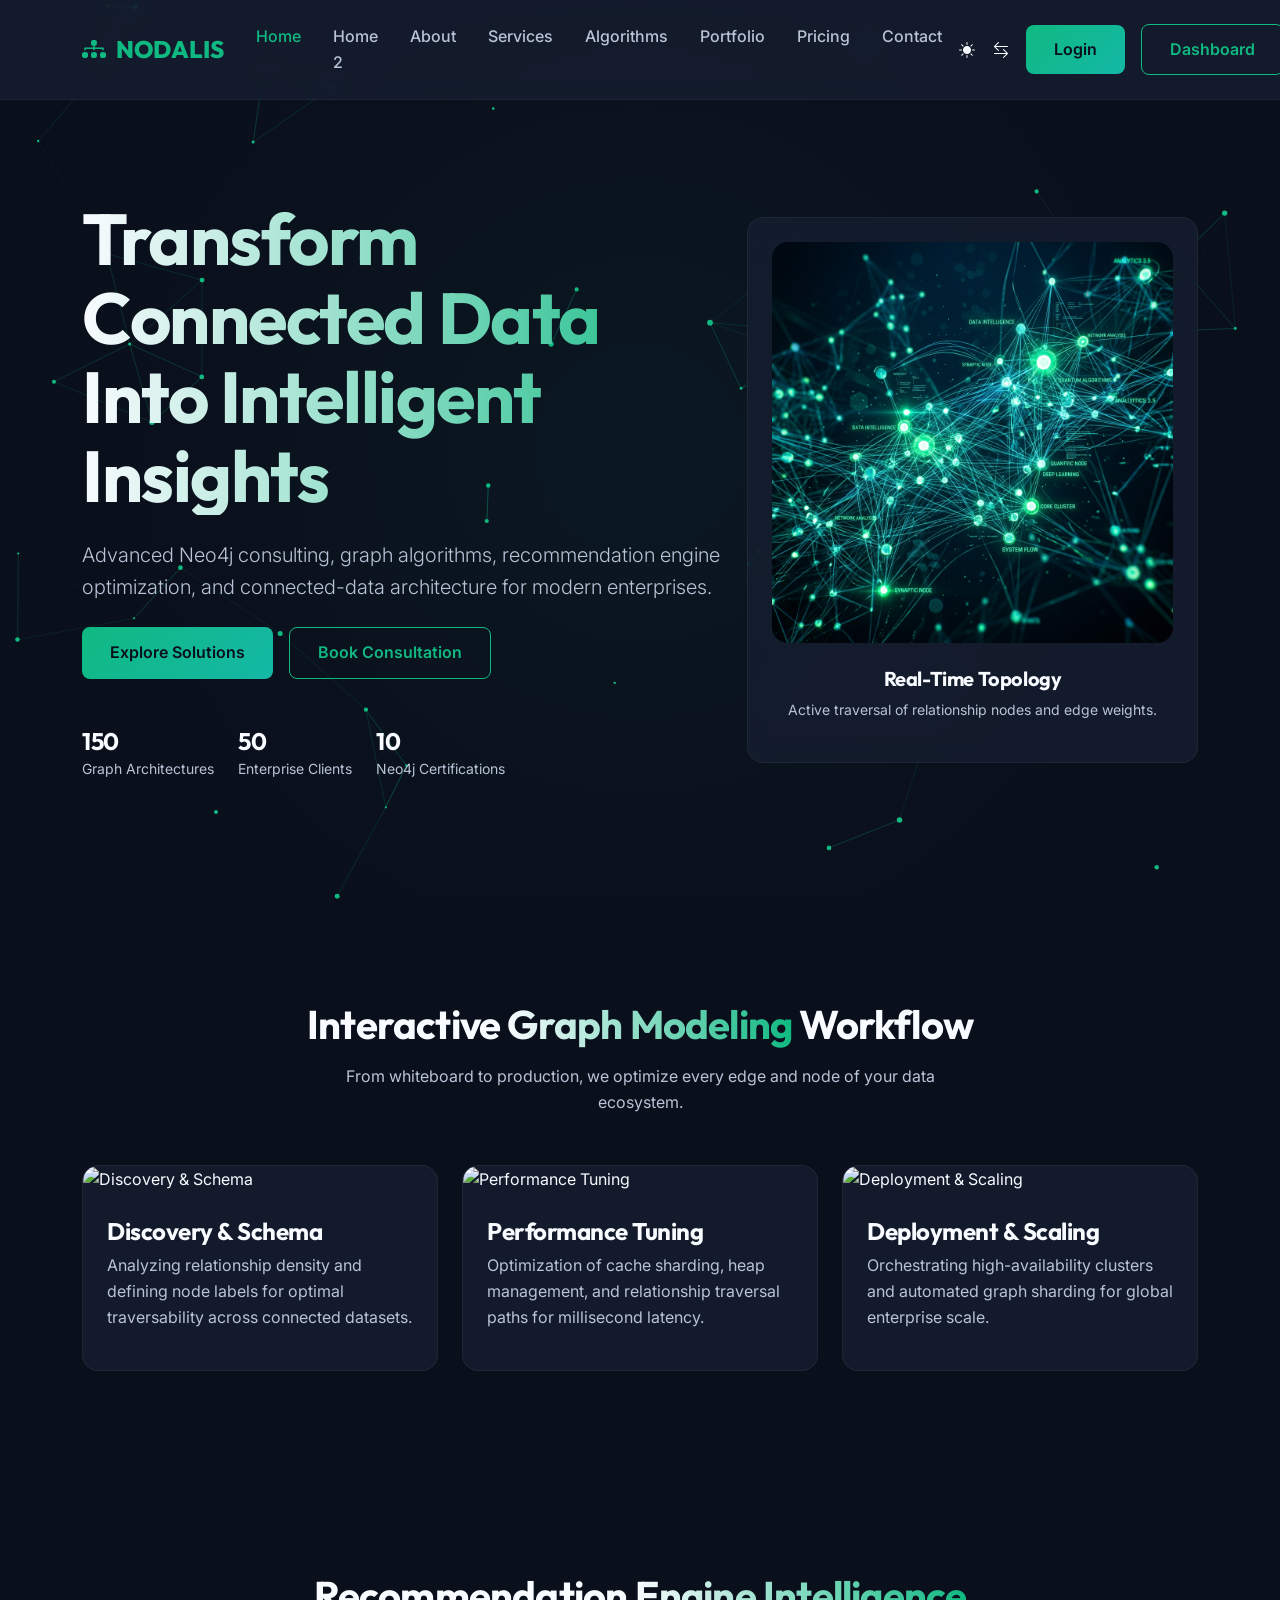
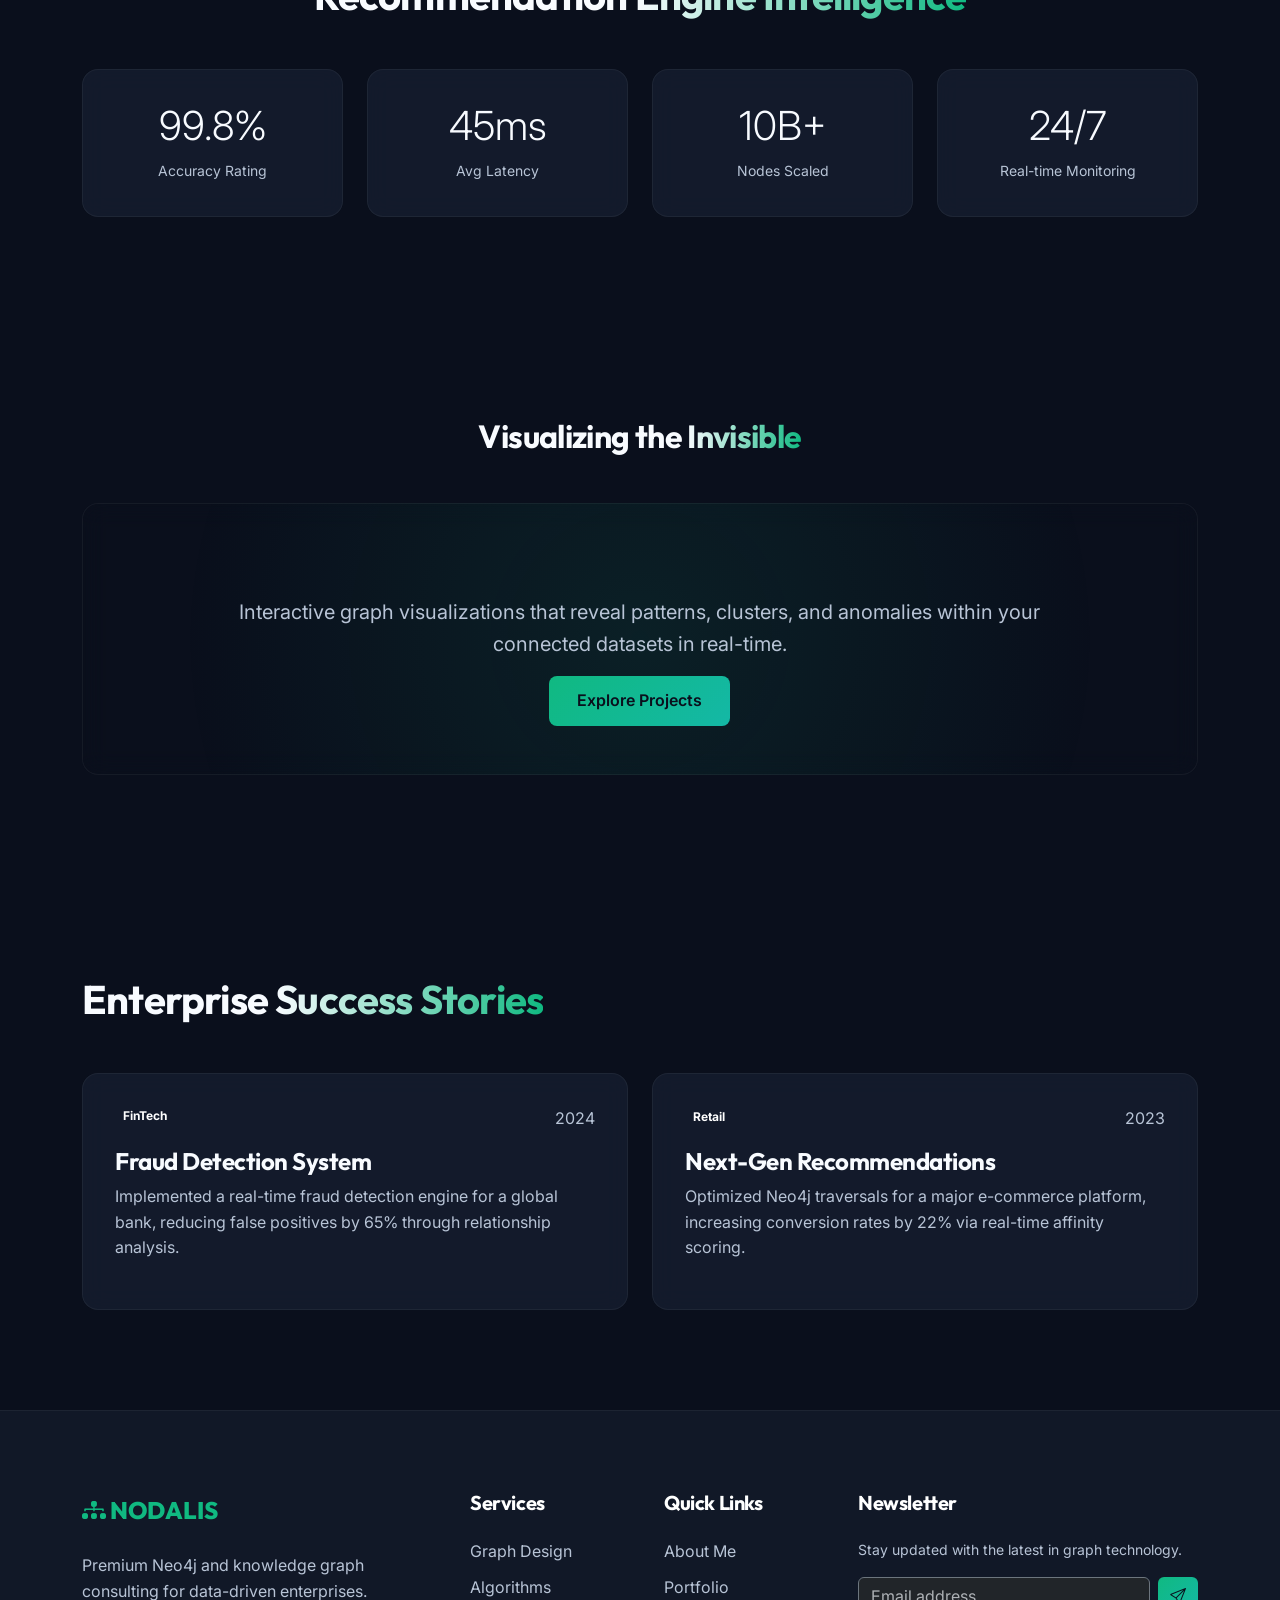
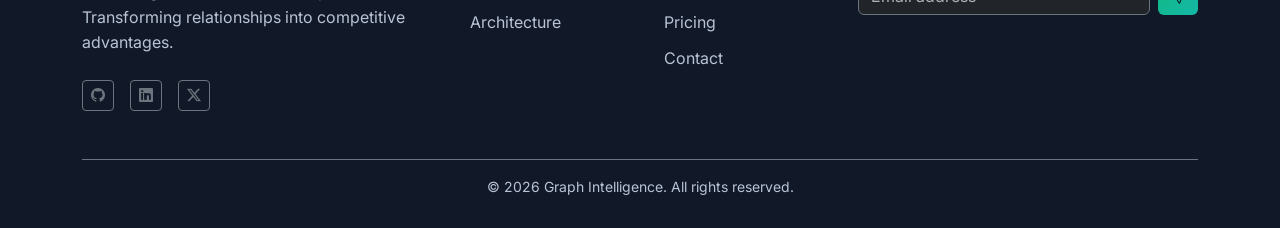
==== index.html @ a3808213 "Initial commit" ====
<!DOCTYPE html>
<html lang="en">
<head>
    <meta charset="UTF-8">
    <meta name="viewport" content="width=device-width, initial-scale=1.0">
    <title>Graph Intelligence | Neo4j & Connected Data Consultant</title>
    <meta name="description" content="Expert Neo4j consulting, graph database architecture, and recommendation engine optimization.">
    
    <!-- Google Fonts -->
    <link href="https://fonts.googleapis.com/css2?family=Inter:wght@400;500;600;700&family=Outfit:wght@600;700;800&display=swap" rel="stylesheet">
    
    <!-- Bootstrap 5 -->
    <link href="https://cdn.jsdelivr.net/npm/bootstrap@5.3.0/dist/css/bootstrap.min.css" rel="stylesheet">
    <link href="https://cdn.jsdelivr.net/npm/bootstrap-icons@1.11.0/font/bootstrap-icons.css" rel="stylesheet">
    
    <!-- Custom CSS -->
    <link rel="stylesheet" href="assets/css/style.css">
    <link rel="stylesheet" href="assets/css/rtl.css">
</head>
<body>

    <!-- Navbar -->
    <nav class="navbar navbar-expand-lg navbar-custom">
        <div class="container">
            <a class="navbar-brand" href="index.html">
                <i class="bi bi-diagram-3-fill"></i>
                NODALIS
            </a>
            <button class="navbar-toggler border-0 theme-aware-text" type="button" data-bs-toggle="collapse" data-bs-target="#navbarNav">
                <i class="bi bi-list fs-1"></i>
            </button>
            <div class="collapse navbar-collapse" id="navbarNav">
                <ul class="navbar-nav mx-auto">
                    <li class="nav-item"><a class="nav-link active" href="index.html">Home</a></li>
                    <li class="nav-item"><a class="nav-link" href="home-2.html">Home 2</a></li>
                    <li class="nav-item"><a class="nav-link" href="about.html">About</a></li>
                    <li class="nav-item"><a class="nav-link" href="services.html">Services</a></li>
                    <li class="nav-item"><a class="nav-link" href="graph-algorithms.html">Algorithms</a></li>

                    <li class="nav-item"><a class="nav-link" href="portfolio.html">Portfolio</a></li>
                    <li class="nav-item"><a class="nav-link" href="pricing.html">Pricing</a></li>
                    <li class="nav-item"><a class="nav-link" href="contact.html">Contact</a></li>
                </ul>
                <div class="d-flex align-items-center gap-3">
                    <button class="btn btn-link theme-aware-text p-0" id="theme-toggle"><i class="bi bi-sun-fill"></i></button>
                    <button class="btn btn-link theme-aware-text p-0" id="rtl-toggle"><i class="bi bi-arrow-left-right"></i></button>
                    <a href="login.html" class="btn-graph btn-primary-graph">Login</a>
                    <a href="dashboard.html" class="btn-graph btn-outline-graph">Dashboard</a>
                </div>
            </div>
        </div>
    </nav>

    <!-- Hero Section -->
    <section class="hero-section">
        <canvas id="hero-canvas"></canvas>
        <div class="container">
            <div class="row align-items-center">
                <div class="col-lg-7 hero-content">
                    <h1 class="text-gradient">Transform Connected Data Into <span>Intelligent Insights</span></h1>
                    <p class="lead text-muted mb-4 fs-5">Advanced Neo4j consulting, graph algorithms, recommendation engine optimization, and connected-data architecture for modern enterprises.</p>
                    <div class="d-flex flex-wrap gap-3">
                        <a href="services.html" class="btn-graph btn-primary-graph">Explore Solutions</a>
                        <a href="contact.html" class="btn-graph btn-outline-graph">Book Consultation</a>
                    </div>
                    <div class="mt-5 d-flex gap-4">
                        <div>
                            <h4 class="counter mb-0" data-target="150">0</h4>
                            <small class="text-muted">Graph Architectures</small>
                        </div>
                        <div>
                            <h4 class="counter mb-0" data-target="50">0</h4>
                            <small class="text-muted">Enterprise Clients</small>
                        </div>
                        <div>
                            <h4 class="counter mb-0" data-target="10">0</h4>
                            <small class="text-muted">Neo4j Certifications</small>
                        </div>
                    </div>
                </div>
                <div class="col-lg-5 d-none d-lg-block">
                    <div class="glass-card text-center p-4">
                        <img src="assets/images/graph_network_hero.png" alt="Graph Visualization" class="img-fluid rounded-4 mb-4">
                        <h5>Real-Time Topology</h5>
                        <p class="small text-muted">Active traversal of relationship nodes and edge weights.</p>
                    </div>
                </div>
            </div>
        </div>
    </section>

    <!-- Section 1: Interactive Graph Modeling Workflow -->
    <section class="section-padding bg-secondary-bg">
        <div class="container">
            <div class="section-title text-center">
                <h2>Interactive <span class="text-gradient">Graph Modeling</span> Workflow</h2>
                <p class="text-muted mx-auto" style="max-width: 600px;">From whiteboard to production, we optimize every edge and node of your data ecosystem.</p>
            </div>
            <div class="row g-4">
                <div class="col-md-4">
                    <div class="glass-card h-100 p-0 overflow-hidden">
                        <img src="assets/images/workflow-discovery.png" alt="Discovery & Schema" class="img-fluid w-100" style="height: 220px; object-fit: cover;">
                        <div class="p-4">
                            <h4>Discovery & Schema</h4>
                            <p class="text-muted">Analyzing relationship density and defining node labels for optimal traversability across connected datasets.</p>
                        </div>
                    </div>
                </div>

                <div class="col-md-4">
                    <div class="glass-card h-100 p-0 overflow-hidden">
                        <img src="assets/images/workflow-performance.png" alt="Performance Tuning" class="img-fluid w-100" style="height: 220px; object-fit: cover;">
                        <div class="p-4">
                            <h4>Performance Tuning</h4>
                            <p class="text-muted">Optimization of cache sharding, heap management, and relationship traversal paths for millisecond latency.</p>
                        </div>
                    </div>
                </div>

                <div class="col-md-4">
                    <div class="glass-card h-100 p-0 overflow-hidden">
                        <img src="assets/images/workflow-deployment.png" alt="Deployment & Scaling" class="img-fluid w-100" style="height: 220px; object-fit: cover;">
                        <div class="p-4">
                            <h4>Deployment & Scaling</h4>
                            <p class="text-muted">Orchestrating high-availability clusters and automated graph sharding for global enterprise scale.</p>
                        </div>
                    </div>
                </div>
            </div>
        </div>
    </section>



    <!-- Section 3: Recommendation Engine Analytics -->
    <section class="section-padding bg-secondary-bg">
        <div class="container">
            <div class="section-title text-center">
                <h2>Recommendation <span class="text-gradient">Engine Intelligence</span></h2>
            </div>
            <div class="row g-4">
                <div class="col-lg-3 col-md-6">
                    <div class="glass-card text-center">
                        <div class="display-6 mb-2">99.8%</div>
                        <small class="text-muted">Accuracy Rating</small>
                    </div>
                </div>
                <div class="col-lg-3 col-md-6">
                    <div class="glass-card text-center">
                        <div class="display-6 mb-2">45ms</div>
                        <small class="text-muted">Avg Latency</small>
                    </div>
                </div>
                <div class="col-lg-3 col-md-6">
                    <div class="glass-card text-center">
                        <div class="display-6 mb-2">10B+</div>
                        <small class="text-muted">Nodes Scaled</small>
                    </div>
                </div>
                <div class="col-lg-3 col-md-6">
                    <div class="glass-card text-center">
                        <div class="display-6 mb-2">24/7</div>
                        <small class="text-muted">Real-time Monitoring</small>
                    </div>
                </div>
            </div>
        </div>
    </section>

    <!-- Section 4: Real-Time Traversal Visualization -->
    <section class="section-padding">
        <div class="container text-center">
            <h2 class="mb-5">Visualizing the <span class="text-gradient">Invisible</span></h2>
            <div class="glass-card p-5" style="background: radial-gradient(circle at center, rgba(16, 185, 129, 0.1) 0%, transparent 80%);">
                <div class="row justify-content-center">
                    <div class="col-lg-10">
                        <div class="node-pulse bg-emerald rounded-circle mx-auto mb-4" style="width: 20px; height: 20px;"></div>
                        <p class="text-muted fs-5">Interactive graph visualizations that reveal patterns, clusters, and anomalies within your connected datasets in real-time.</p>
                        <a href="portfolio.html" class="btn-graph btn-primary-graph">Explore Projects</a>
                    </div>
                </div>
            </div>
        </div>
    </section>

    <!-- Section 5: Enterprise Graph Success Stories -->
    <section class="section-padding bg-secondary-bg">
        <div class="container">
            <div class="section-title">
                <h2>Enterprise <span class="text-gradient">Success Stories</span></h2>
            </div>
            <div class="row g-4">
                <div class="col-md-6">
                    <div class="glass-card">
                        <div class="d-flex justify-content-between mb-3">
                            <span class="badge bg-emerald">FinTech</span>
                            <span class="text-muted">2024</span>
                        </div>
                        <h4>Fraud Detection System</h4>
                        <p class="text-muted">Implemented a real-time fraud detection engine for a global bank, reducing false positives by 65% through relationship analysis.</p>
                    </div>
                </div>
                <div class="col-md-6">
                    <div class="glass-card">
                        <div class="d-flex justify-content-between mb-3">
                            <span class="badge bg-teal">Retail</span>
                            <span class="text-muted">2023</span>
                        </div>
                        <h4>Next-Gen Recommendations</h4>
                        <p class="text-muted">Optimized Neo4j traversals for a major e-commerce platform, increasing conversion rates by 22% via real-time affinity scoring.</p>
                    </div>
                </div>
            </div>
        </div>
    </section>

    <!-- Footer -->
    <footer class="footer-custom">
        <div class="container">
            <div class="row g-5">
                <div class="col-lg-4">
                    <a class="navbar-brand mb-4 d-block" href="#">
                        <i class="bi bi-diagram-3-fill"></i>
                        NODALIS
                    </a>
                    <p class="text-muted">Premium Neo4j and knowledge graph consulting for data-driven enterprises. Transforming relationships into competitive advantages.</p>
                    <div class="d-flex gap-3 mt-4">
                        <a href="#" class="btn btn-outline-secondary btn-sm"><i class="bi bi-github"></i></a>
                        <a href="#" class="btn btn-outline-secondary btn-sm"><i class="bi bi-linkedin"></i></a>
                        <a href="#" class="btn btn-outline-secondary btn-sm"><i class="bi bi-twitter-x"></i></a>
                    </div>
                </div>
                <div class="col-lg-2">
                    <h5 class="text-white mb-4">Services</h5>
                    <a href="services.html" class="footer-link">Graph Design</a>
                    <a href="graph-algorithms.html" class="footer-link">Algorithms</a>

                    <a href="services.html" class="footer-link">Architecture</a>
                </div>
                <div class="col-lg-2">
                    <h5 class="text-white mb-4">Quick Links</h5>
                    <a href="about.html" class="footer-link">About Me</a>
                    <a href="portfolio.html" class="footer-link">Portfolio</a>
                    <a href="pricing.html" class="footer-link">Pricing</a>
                    <a href="contact.html" class="footer-link">Contact</a>
                </div>
                <div class="col-lg-4">
                    <h5 class="text-white mb-4">Newsletter</h5>
                    <p class="text-muted small">Stay updated with the latest in graph technology.</p>
                    <form class="d-flex gap-2">
                        <input type="email" class="form-control bg-dark border-secondary text-white" placeholder="Email address">
                        <button class="btn btn-primary-graph border-0"><i class="bi bi-send"></i></button>
                    </form>
                </div>
            </div>
            <div class="border-top border-secondary mt-5 pt-3 text-center">
                <p class="text-muted small mb-0">&copy; 2026 Graph Intelligence. All rights reserved.</p>
            </div>
        </div>
    </footer>

    <!-- Scripts -->
    <script src="https://cdn.jsdelivr.net/npm/bootstrap@5.3.0/dist/js/bootstrap.bundle.min.js"></script>
    <script src="assets/js/main.js"></script>

</body>
</html>
---- assets/css/style.css ----
/* 
==================================================
   NODALIS - DESIGN SYSTEM
   Freelance Graph Database Consultant (Neo4j)
==================================================
*/

:root {
    --primary-bg: #0a0f1c;
    --secondary-bg: #111827;
    --card-bg: #172033;
    --electric-emerald: #10b981;
    --graph-teal: #14b8a6;
    --signal-orange: #fb923c;
    --network-blue: #3b82f6;
    --vibrant-lime: #a3e635;
    --text-primary: #f8fbff;
    --text-muted: #b8c4d6;
    --success: #22c55e;
    --warning: #facc15;
    --danger: #ef4444;
    --node-glow: rgba(16, 185, 129, 0.18);
    --glass-bg: rgba(23, 32, 51, 0.7);
    --glass-border: rgba(255, 255, 255, 0.05);
    --transition: all 0.4s cubic-bezier(0.165, 0.84, 0.44, 1);
    --font-main: 'Inter', sans-serif;
    --font-heading: 'Outfit', sans-serif;
}

/* Light Mode Overrides */
body.light-mode {
    --primary-bg: #f8fbff;
    --secondary-bg: #f1f5f9;
    --card-bg: #ffffff;
    --text-primary: #0a0f1c;
    --text-muted: #475569;
    --glass-bg: rgba(255, 255, 255, 0.8);
    --glass-border: rgba(0, 0, 0, 0.1);
    --node-glow: rgba(16, 185, 129, 0.1);
}

body.light-mode .text-white,
body.light-mode .text-light,
body.light-mode h1, 
body.light-mode h2, 
body.light-mode h3, 
body.light-mode h4, 
body.light-mode h5, 
body.light-mode h6 {
    color: var(--text-primary) !important;
}

body.light-mode .bg-dark {
    background-color: var(--secondary-bg) !important;
}

body.light-mode .glass-card {
    background: var(--glass-bg);
    border-color: var(--glass-border);
}

body.light-mode .navbar-custom {
    background: var(--glass-bg);
}

body.light-mode .navbar-toggler,
body.light-mode .theme-aware-text {
    color: var(--text-primary) !important;
}

body.light-mode .nav-link {
    color: var(--text-muted) !important;
}

body.light-mode .nav-link.active,
body.light-mode .nav-link:hover {
    color: var(--electric-emerald) !important;
}


/* Base Styles */
body {
    background-color: var(--primary-bg);
    color: var(--text-primary);
    font-family: var(--font-main);
    overflow-x: hidden;
    margin: 0;
    padding: 0;
    line-height: 1.6;
}

h1, h2, h3, h4, h5, h6 {
    font-family: var(--font-heading);
    font-weight: 700;
    letter-spacing: -0.02em;
    color: var(--text-primary);
}

code {
    word-break: break-word;
    white-space: pre-wrap;
}

.table-responsive td,
.table-responsive th,
.table-responsive code {
    white-space: nowrap;
    word-break: normal;
}

a {
    text-decoration: none;
    transition: var(--transition);
    color: inherit;
}

/* Glassmorphism Components */
.glass-card {
    background: var(--glass-bg);
    backdrop-filter: blur(12px);
    border: 1px solid var(--glass-border);
    border-radius: 16px;
    padding: 2rem;
    transition: var(--transition);
}

.glass-card:hover {
    border-color: var(--electric-emerald);
    box-shadow: 0 0 30px var(--node-glow);
    transform: translateY(-5px);
}

/* Buttons */
.btn-graph {
    padding: 12px 28px;
    border-radius: 8px;
    font-weight: 600;
    transition: var(--transition);
    display: inline-flex;
    align-items: center;
    gap: 10px;
    border: none;
}

.btn-primary-graph {
    background: linear-gradient(135deg, var(--electric-emerald), var(--graph-teal));
    color: var(--primary-bg);
}

.btn-primary-graph:hover {
    box-shadow: 0 0 20px var(--electric-emerald);
    transform: scale(1.05);
}

.btn-outline-graph {
    background: transparent;
    border: 1px solid var(--electric-emerald);
    color: var(--electric-emerald);
}

.btn-outline-graph:hover {
    background: var(--electric-emerald);
    color: var(--primary-bg);
}

/* Navbar */
.navbar-custom {
    background: var(--glass-bg);
    backdrop-filter: blur(10px);
    border-bottom: 1px solid var(--glass-border);
    padding: 1rem 0;
    position: fixed;
    width: 100%;
    top: 0;
    z-index: 1000;
    transition: var(--transition);
}

.navbar-custom.navbar-scrolled {
    padding: 0.5rem 0;
    background: var(--primary-bg);
    box-shadow: 0 5px 20px rgba(0,0,0,0.1);
}



.navbar-brand {
    font-family: var(--font-heading);
    font-size: 1.5rem;
    font-weight: 800;
    color: var(--electric-emerald) !important;
    display: flex;
    align-items: center;
    gap: 10px;
}

.nav-link {
    color: var(--text-muted) !important;
    font-weight: 500;
    padding: 0.5rem 1rem !important;
    transition: var(--transition);
}

.nav-link:hover, .nav-link.active {
    color: var(--electric-emerald) !important;
}

/* Hero Section */
.hero-section {
    min-height: 100vh;
    display: flex;
    align-items: center;
    position: relative;
    padding-top: 80px;
    background: radial-gradient(circle at 50% 50%, rgba(16, 185, 129, 0.05) 0%, transparent 70%);
}

#hero-canvas {
    position: absolute;
    top: 0;
    left: 0;
    width: 100%;
    height: 100%;
    z-index: -1;
}

.hero-content h1 {
    font-size: clamp(2.5rem, 8vw, 4.5rem);
    line-height: 1.1;
    margin-bottom: 1.5rem;
}

.text-gradient {
    background: linear-gradient(to right, var(--text-primary), var(--electric-emerald));
    -webkit-background-clip: text;
    -webkit-text-fill-color: transparent;
}


/* Sections */
.section-padding {
    padding: 100px 0;
}

.section-title {
    margin-bottom: 50px;
}

.section-title h2 {
    font-size: 2.5rem;
    margin-bottom: 1rem;
}

/* Graph Visualization Cards */
.graph-node-card {
    position: relative;
    overflow: hidden;
}

.graph-node-card::before {
    content: '';
    position: absolute;
    top: -50%;
    left: -50%;
    width: 200%;
    height: 200%;
    background: radial-gradient(circle at center, var(--node-glow) 0%, transparent 70%);
    opacity: 0;
    transition: var(--transition);
}

.graph-node-card:hover::before {
    opacity: 1;
}

/* Footer */
.footer-custom {
    background: var(--secondary-bg);
    border-top: 1px solid var(--glass-border);
    padding: 80px 0 30px;
}

.footer-link {
    color: var(--text-muted);
    display: block;
    margin-bottom: 10px;
}

.footer-link:hover {
    color: var(--electric-emerald);
    padding-left: 5px;
}

/* Dashboard Sidebar */
.dashboard-container {
    display: flex;
    min-height: 100vh;
}

.sidebar {
    width: 280px;
    background: var(--secondary-bg);
    border-right: 1px solid var(--glass-border);
    padding: 2rem 1rem;
    position: fixed;
    height: 100vh;
    display: flex;
    flex-direction: column;
    overflow-y: hidden;
    transition: var(--transition);
}

.main-content {
    flex: 1;
    margin-left: 280px;
    padding: 0; /* Remove padding to allow top bar to span full width */
    background: var(--primary-bg);
    transition: var(--transition);
    overflow-x: hidden;
    max-width: 100vw;
}

.dashboard-top-bar {
    position: sticky;
    top: 0;
    z-index: 1000;
    background: var(--secondary-bg);
    border-bottom: 1px solid var(--glass-border);
    padding: 1rem 2rem;
    display: flex;
    justify-content: space-between;
    align-items: center;
}

.dashboard-section-wrapper {
    padding: 2rem;
}

.vertical-divider {
    width: 1px;
    height: 24px;
    background: var(--glass-border);
    margin: 0 15px;
}

.sidebar-link {
    display: flex;
    align-items: center;
    gap: 12px;
    padding: 12px 16px;
    border-radius: 10px;
    color: var(--text-muted);
    margin-bottom: 8px;
    cursor: pointer;
}

.sidebar-link.active, .sidebar-link:hover {
    background: var(--card-bg);
    color: var(--electric-emerald);
}

.sidebar-link.text-danger:hover {
    background: rgba(239, 68, 68, 0.1) !important;
    color: var(--danger) !important;
}

.theme-aware-text {
    color: var(--text-primary) !important;
}

.text-muted {
    color: var(--text-muted) !important;
}

.smaller {
    font-size: 0.75rem;
}


/* Animations */
@keyframes pulse-emerald {
    0% { box-shadow: 0 0 0 0 rgba(16, 185, 129, 0.4); }
    70% { box-shadow: 0 0 0 10px rgba(16, 185, 129, 0); }
    100% { box-shadow: 0 0 0 0 rgba(16, 185, 129, 0); }
}

.node-pulse {
    animation: pulse-emerald 2s infinite;
}

/* Responsive Fixes */
@media (max-width: 991px) {
    .sidebar {
        transform: translateX(-100%);
        z-index: 1100;
    }
    .sidebar.active {
        transform: translateX(0);
    }
    .main-content {
        margin-left: 0;
    }
    .section-padding {
        padding: 60px 0;
    }
}

@media (max-width: 576px) {
    .hero-content h1 {
        font-size: 2rem;
    }
    .btn-graph {
        width: 100%;
        justify-content: center;
    }
}

/* RTL Support Base */
[dir="rtl"] {
    text-align: right;
}

[dir="rtl"] .sidebar {
    left: auto;
    right: 0;
    border-right: none;
    border-left: 1px solid var(--glass-border);
    transform: translateX(100%);
}

[dir="rtl"] .sidebar.active {
    transform: translateX(0);
}

[dir="rtl"] .main-content {
    margin-left: 0;
    margin-right: 280px;
}

@media (max-width: 991px) {
    [dir="rtl"] .main-content {
        margin-right: 0;
    }
}
---- assets/css/rtl.css ----
/* RTL Support for Graph Intelligence */
[dir="rtl"] {
    direction: rtl;
    text-align: right;
}

[dir="rtl"] .ms-auto {
    margin-right: auto !important;
    margin-left: 0 !important;
}

[dir="rtl"] .me-auto {
    margin-left: auto !important;
    margin-right: 0 !important;
}

[dir="rtl"] .sidebar {
    left: auto;
    right: 0;
    border-right: none;
    border-left: 1px solid var(--glass-border);
}

[dir="rtl"] .main-content {
    margin-left: 0;
    margin-right: 280px;
}

@media (max-width: 991px) {
    [dir="rtl"] .main-content {
        margin-right: 0;
    }
    [dir="rtl"] .sidebar {
        transform: translateX(100%);
    }
    [dir="rtl"] .sidebar.active {
        transform: translateX(0);
    }
}

[dir="rtl"] .footer-link:hover {
    padding-left: 0;
    padding-right: 5px;
}
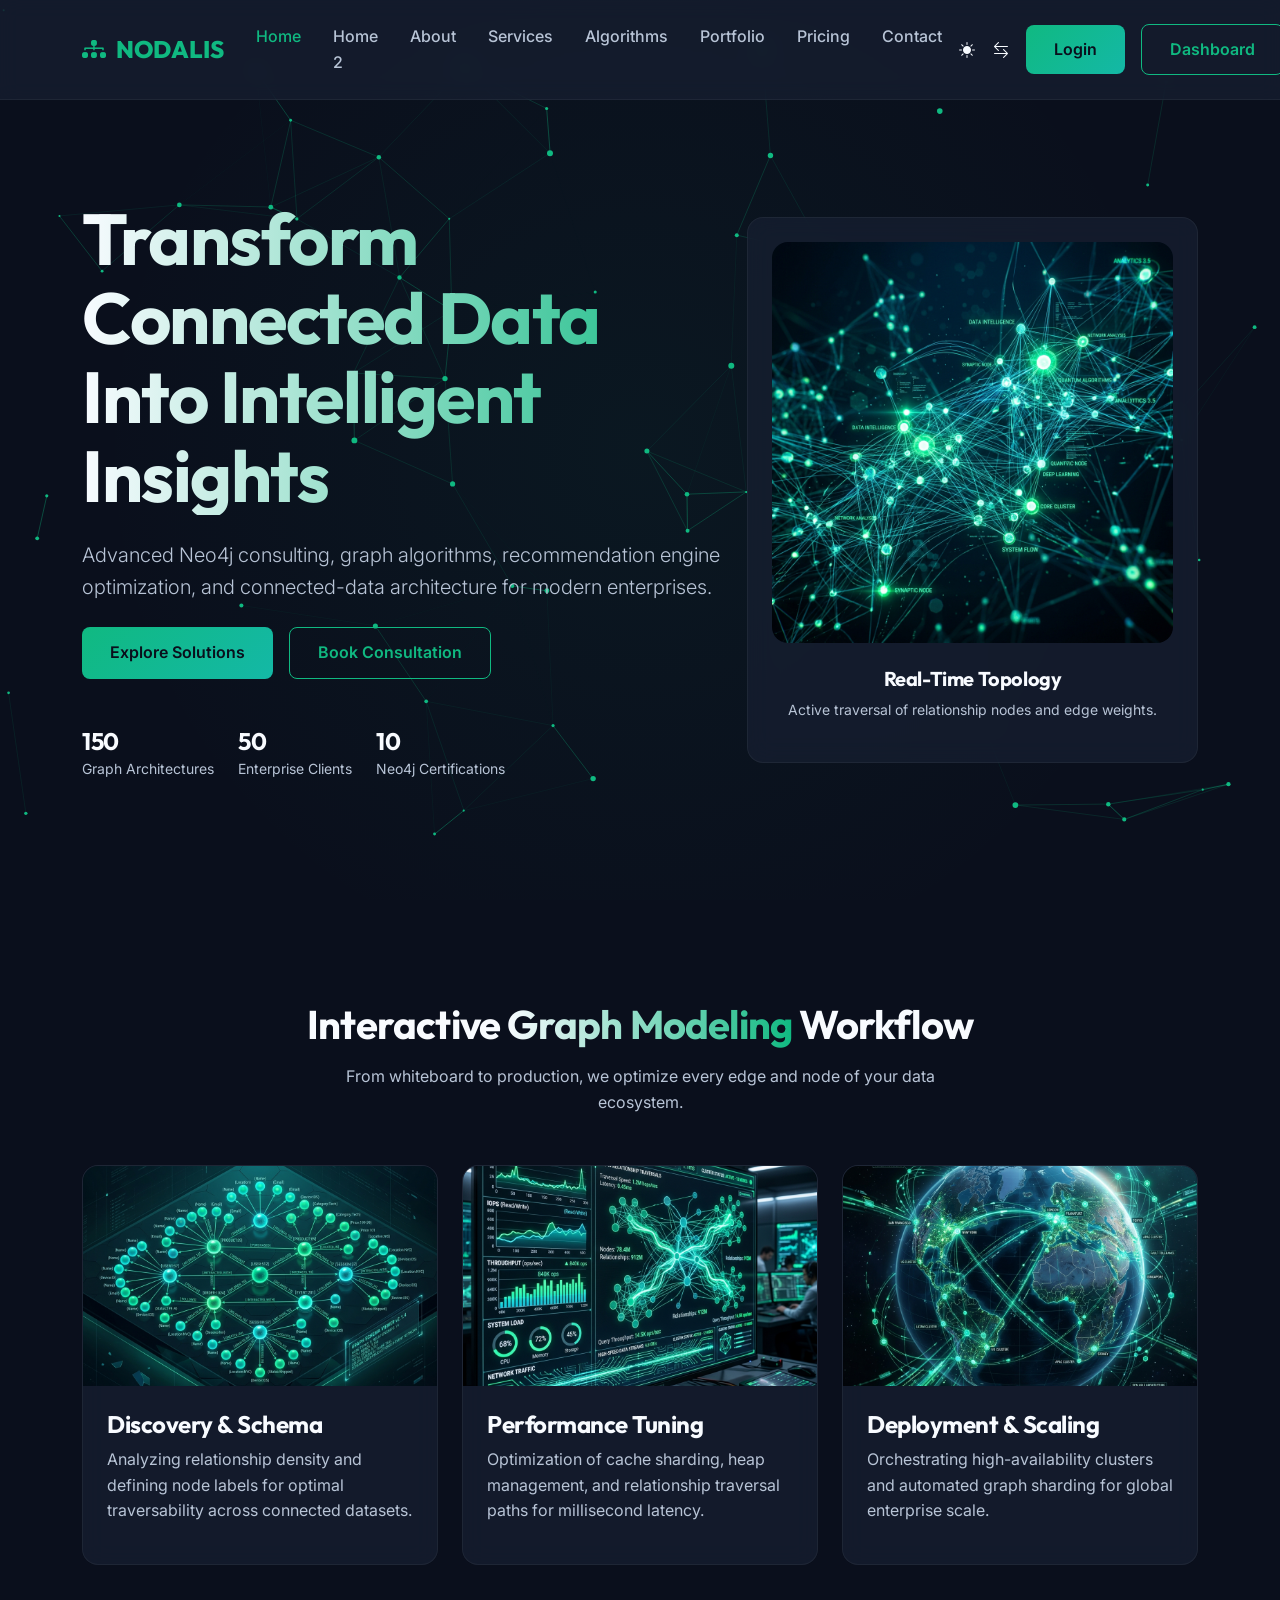
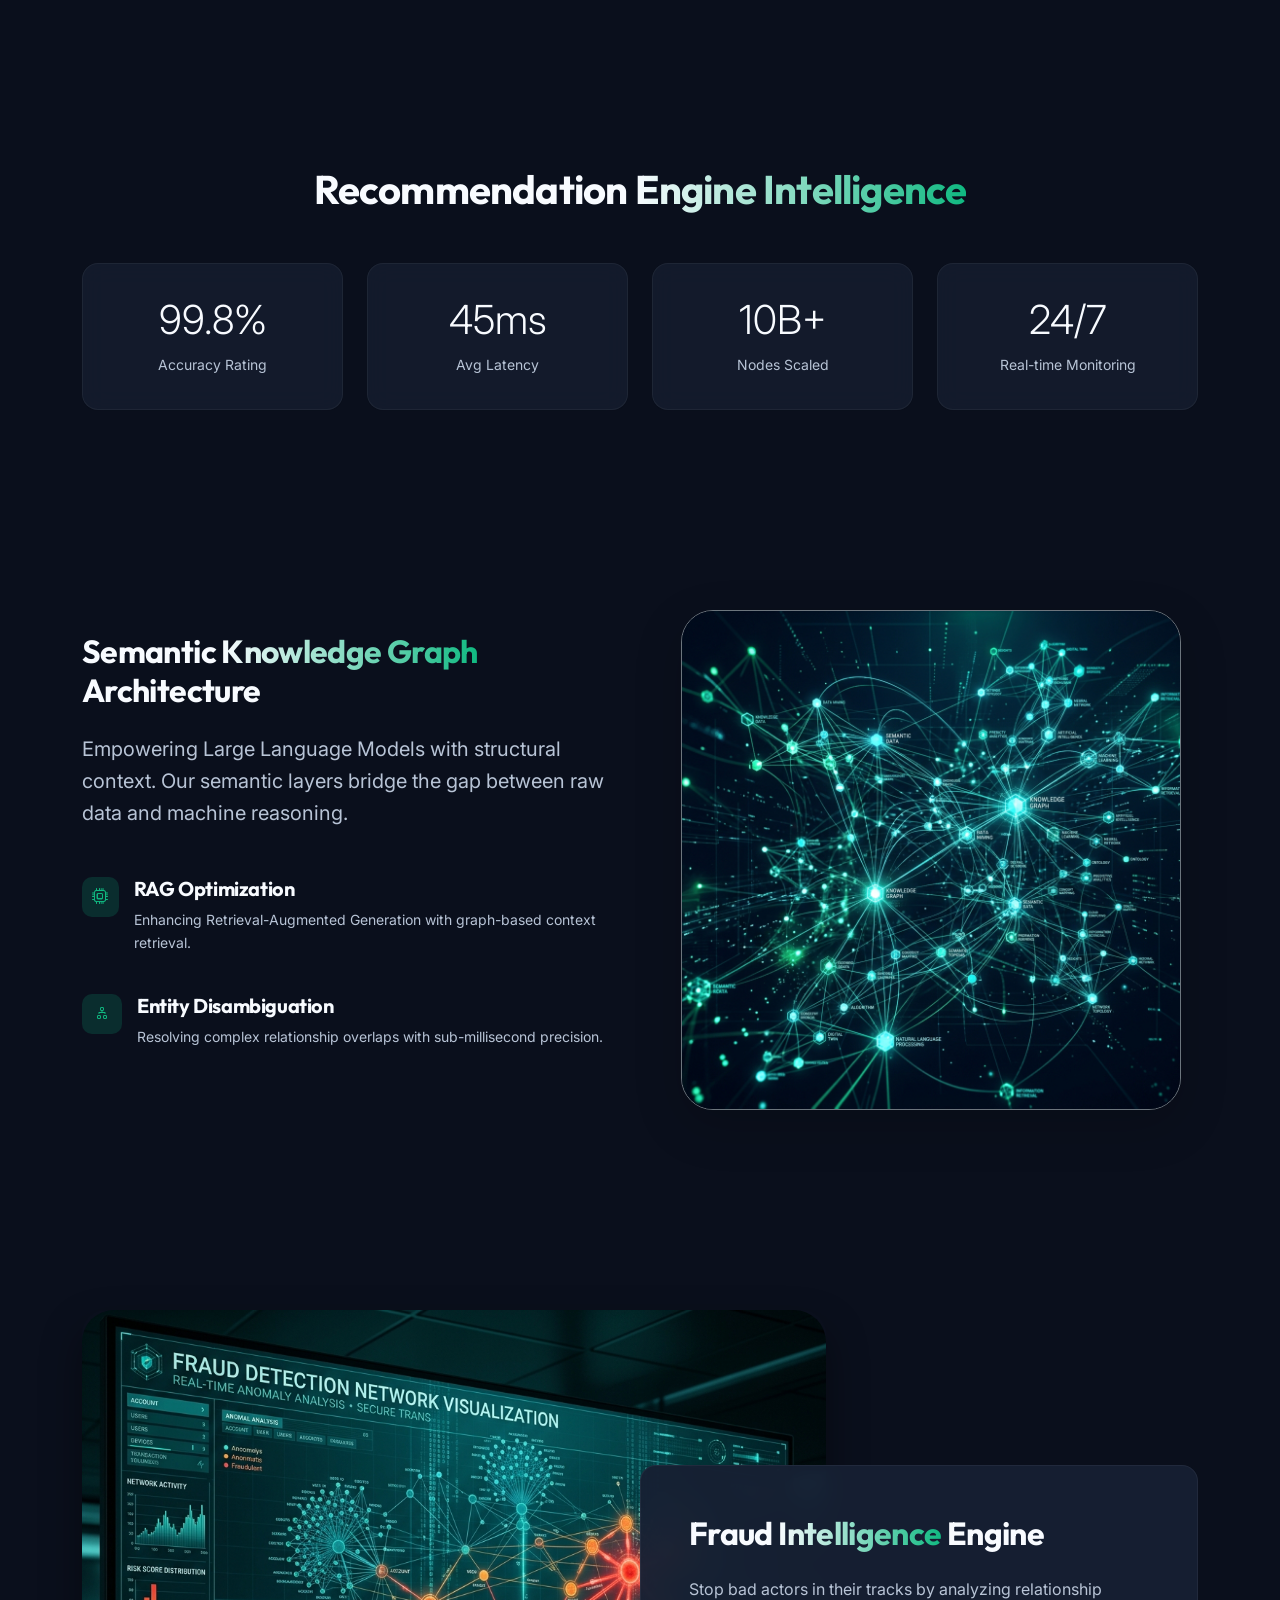
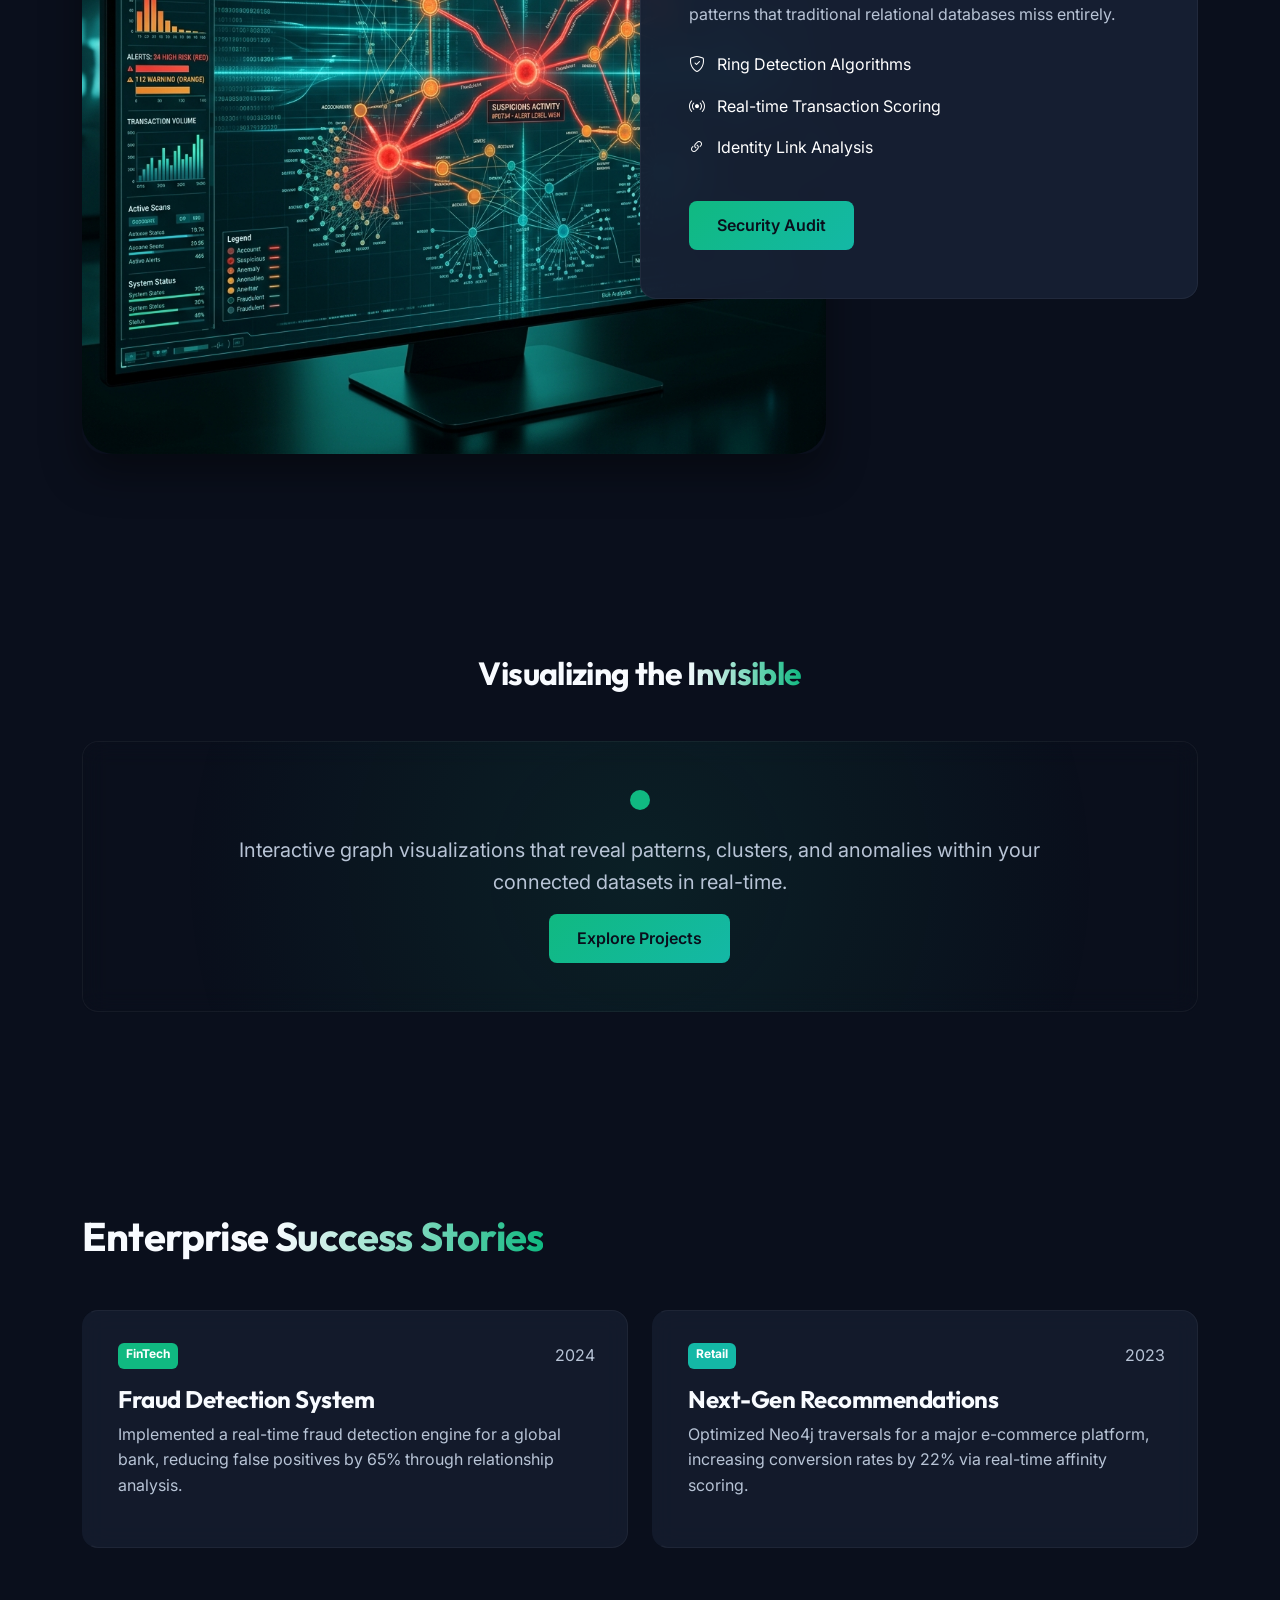
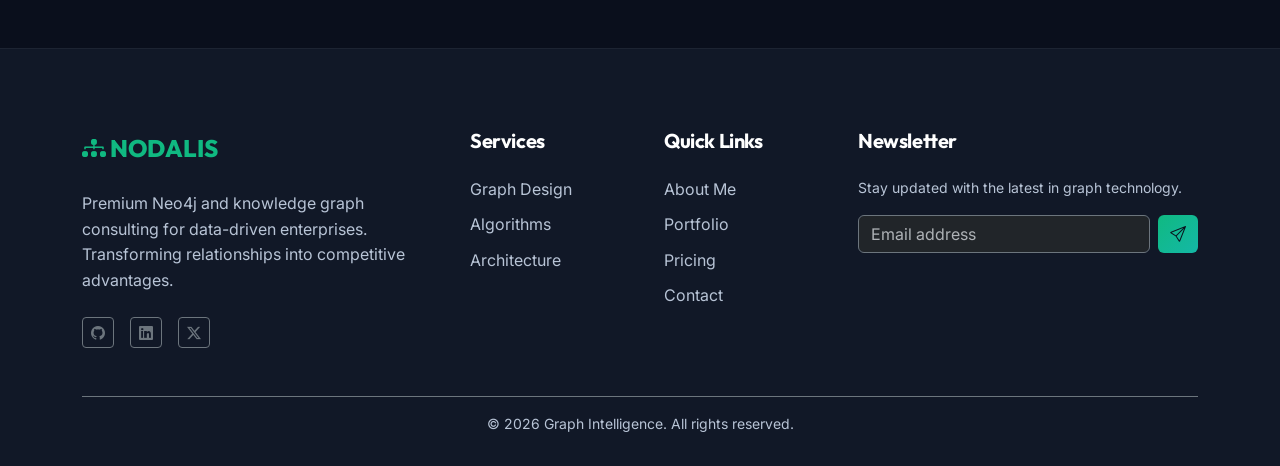
==== commit a65c70f0: "1st commit" ====
--- a/index.html
+++ b/index.html
@@ -8,6 +8,8 @@
     
     <!-- Google Fonts -->
     <link href="https://fonts.googleapis.com/css2?family=Inter:wght@400;500;600;700&family=Outfit:wght@600;700;800&display=swap" rel="stylesheet">
+    <link rel="icon" type="image/svg+xml" href="assets/images/favicon.svg">
+
     
     <!-- Bootstrap 5 -->
     <link href="https://cdn.jsdelivr.net/npm/bootstrap@5.3.0/dist/css/bootstrap.min.css" rel="stylesheet">
@@ -20,7 +22,7 @@
 <body>
 
     <!-- Navbar -->
-    <nav class="navbar navbar-expand-lg navbar-custom">
+    <nav class="navbar navbar-expand-xl navbar-custom">
         <div class="container">
             <a class="navbar-brand" href="index.html">
                 <i class="bi bi-diagram-3-fill"></i>
@@ -99,7 +101,7 @@
             <div class="row g-4">
                 <div class="col-md-4">
                     <div class="glass-card h-100 p-0 overflow-hidden">
-                        <img src="assets/images/workflow-discovery.png" alt="Discovery & Schema" class="img-fluid w-100" style="height: 220px; object-fit: cover;">
+                        <img src="assets/images/discovery.png" alt="Discovery & Schema" class="img-fluid w-100" style="height: 220px; object-fit: cover;">
                         <div class="p-4">
                             <h4>Discovery & Schema</h4>
                             <p class="text-muted">Analyzing relationship density and defining node labels for optimal traversability across connected datasets.</p>
@@ -109,7 +111,7 @@
 
                 <div class="col-md-4">
                     <div class="glass-card h-100 p-0 overflow-hidden">
-                        <img src="assets/images/workflow-performance.png" alt="Performance Tuning" class="img-fluid w-100" style="height: 220px; object-fit: cover;">
+                        <img src="assets/images/performance.png" alt="Performance Tuning" class="img-fluid w-100" style="height: 220px; object-fit: cover;">
                         <div class="p-4">
                             <h4>Performance Tuning</h4>
                             <p class="text-muted">Optimization of cache sharding, heap management, and relationship traversal paths for millisecond latency.</p>
@@ -119,7 +121,7 @@
 
                 <div class="col-md-4">
                     <div class="glass-card h-100 p-0 overflow-hidden">
-                        <img src="assets/images/workflow-deployment.png" alt="Deployment & Scaling" class="img-fluid w-100" style="height: 220px; object-fit: cover;">
+                        <img src="assets/images/deployment.png" alt="Deployment & Scaling" class="img-fluid w-100" style="height: 220px; object-fit: cover;">
                         <div class="p-4">
                             <h4>Deployment & Scaling</h4>
                             <p class="text-muted">Orchestrating high-availability clusters and automated graph sharding for global enterprise scale.</p>
@@ -141,27 +143,79 @@
             <div class="row g-4">
                 <div class="col-lg-3 col-md-6">
                     <div class="glass-card text-center">
-                        <div class="display-6 mb-2">99.8%</div>
+                        <div class="display-6 mb-2 counter" data-target="99.8" data-decimals="1" data-suffix="%">0</div>
                         <small class="text-muted">Accuracy Rating</small>
                     </div>
                 </div>
                 <div class="col-lg-3 col-md-6">
                     <div class="glass-card text-center">
-                        <div class="display-6 mb-2">45ms</div>
+                        <div class="display-6 mb-2 counter" data-target="45" data-suffix="ms">0</div>
                         <small class="text-muted">Avg Latency</small>
                     </div>
                 </div>
                 <div class="col-lg-3 col-md-6">
                     <div class="glass-card text-center">
-                        <div class="display-6 mb-2">10B+</div>
+                        <div class="display-6 mb-2 counter" data-target="10" data-suffix="B+">0</div>
                         <small class="text-muted">Nodes Scaled</small>
                     </div>
                 </div>
                 <div class="col-lg-3 col-md-6">
                     <div class="glass-card text-center">
-                        <div class="display-6 mb-2">24/7</div>
+                        <div class="display-6 mb-2 counter" data-target="24" data-suffix="/7">0</div>
                         <small class="text-muted">Real-time Monitoring</small>
                     </div>
+                </div>
+            </div>
+        </div>
+    </section>
+
+    <!-- New Section 1: Semantic Graph Architecture -->
+    <section class="section-padding reveal-on-scroll">
+        <div class="container">
+            <div class="row align-items-center g-5">
+                <div class="col-lg-6">
+                    <h2 class="mb-4">Semantic <span class="text-gradient">Knowledge Graph</span> Architecture</h2>
+                    <p class="text-muted mb-5 fs-5">Empowering Large Language Models with structural context. Our semantic layers bridge the gap between raw data and machine reasoning.</p>
+                    <div class="d-flex semantic-feature-item mb-4">
+                        <div class="feature-list-icon"><i class="bi bi-cpu"></i></div>
+                        <div>
+                            <h5>RAG Optimization</h5>
+                            <p class="small text-muted">Enhancing Retrieval-Augmented Generation with graph-based context retrieval.</p>
+                        </div>
+                    </div>
+                    <div class="d-flex semantic-feature-item mb-4">
+                        <div class="feature-list-icon"><i class="bi bi-diagram-2"></i></div>
+                        <div>
+                            <h5>Entity Disambiguation</h5>
+                            <p class="small text-muted">Resolving complex relationship overlaps with sub-millisecond precision.</p>
+                        </div>
+                    </div>
+                </div>
+                <div class="col-lg-6 text-center">
+                    <div class="floating-glass">
+                        <img src="assets/images/semantic-graph.png" alt="Semantic Graph" class="img-fluid rounded-5 shadow-lg border border-secondary" style="max-height: 500px;">
+                    </div>
+                </div>
+            </div>
+        </div>
+    </section>
+
+    <!-- New Section 2: Graph-Powered Fraud Intelligence -->
+    <section class="section-padding bg-secondary-bg reveal-on-scroll">
+        <div class="container">
+            <div class="overlap-grid">
+                <div class="overlap-image scanning-card">
+                    <img src="assets/images/fraud-intelligence.png" alt="Fraud Detection" class="img-fluid w-100 rounded-5">
+                </div>
+                <div class="glass-card overlap-card p-5">
+                    <h2 class="mb-4">Fraud <span class="text-gradient">Intelligence</span> Engine</h2>
+                    <p class="text-muted mb-4">Stop bad actors in their tracks by analyzing relationship patterns that traditional relational databases miss entirely.</p>
+                    <ul class="list-unstyled">
+                        <li class="mb-3 text-white"><i class="bi bi-shield-check text-emerald me-2"></i> Ring Detection Algorithms</li>
+                        <li class="mb-3 text-white"><i class="bi bi-broadcast text-teal me-2"></i> Real-time Transaction Scoring</li>
+                        <li class="text-white"><i class="bi bi-link-45deg text-blue me-2"></i> Identity Link Analysis</li>
+                    </ul>
+                    <a href="contact.html" class="btn-graph btn-primary-graph mt-4">Security Audit</a>
                 </div>
             </div>
         </div>
@@ -186,12 +240,12 @@
     <!-- Section 5: Enterprise Graph Success Stories -->
     <section class="section-padding bg-secondary-bg">
         <div class="container">
-            <div class="section-title">
+            <div class="section-title reveal-on-scroll">
                 <h2>Enterprise <span class="text-gradient">Success Stories</span></h2>
             </div>
             <div class="row g-4">
-                <div class="col-md-6">
-                    <div class="glass-card">
+                <div class="col-md-6 reveal-on-scroll stagger-1">
+                    <div class="glass-card success-story-card h-100">
                         <div class="d-flex justify-content-between mb-3">
                             <span class="badge bg-emerald">FinTech</span>
                             <span class="text-muted">2024</span>
@@ -200,8 +254,8 @@
                         <p class="text-muted">Implemented a real-time fraud detection engine for a global bank, reducing false positives by 65% through relationship analysis.</p>
                     </div>
                 </div>
-                <div class="col-md-6">
-                    <div class="glass-card">
+                <div class="col-md-6 reveal-on-scroll stagger-2">
+                    <div class="glass-card success-story-card h-100">
                         <div class="d-flex justify-content-between mb-3">
                             <span class="badge bg-teal">Retail</span>
                             <span class="text-muted">2023</span>
--- a/assets/css/style.css
+++ b/assets/css/style.css
@@ -27,6 +27,12 @@
     --font-heading: 'Outfit', sans-serif;
 }
 
+html, body {
+    overflow-x: hidden;
+    width: 100%;
+    position: relative;
+}
+
 /* Light Mode Overrides */
 body.light-mode {
     --primary-bg: #f8fbff;
@@ -400,8 +406,15 @@
     .main-content {
         margin-left: 0;
     }
-    .section-padding {
-        padding: 60px 0;
+    .dashboard-top-bar {
+        position: fixed;
+        top: 0;
+        left: 0;
+        width: 100%;
+        z-index: 1050;
+    }
+    .dashboard-section-wrapper {
+        margin-top: 70px;
     }
 }
 
@@ -442,3 +455,550 @@
         margin-right: 0;
     }
 }
+
+/* New Unique Sections Styles */
+.reveal-on-scroll {
+    opacity: 0;
+    transform: translateY(30px);
+    transition: all 0.8s ease-out;
+}
+
+.reveal-on-scroll.visible {
+    opacity: 1;
+    transform: translateY(0);
+}
+
+/* Floating Image Animation */
+.floating-glass {
+    position: relative;
+    z-index: 1;
+    animation: float-slow 6s ease-in-out infinite;
+}
+
+@keyframes float-slow {
+    0%, 100% { transform: translateY(0) rotate(0deg); }
+    50% { transform: translateY(-20px) rotate(1deg); }
+}
+
+/* Scanning Glow Effect */
+.scanning-card {
+    position: relative;
+    overflow: hidden;
+}
+
+.scanning-card::after {
+    content: '';
+    position: absolute;
+    top: -100%;
+    left: 0;
+    width: 100%;
+    height: 10px;
+    background: linear-gradient(90deg, transparent, var(--electric-emerald), transparent);
+    box-shadow: 0 0 15px var(--electric-emerald);
+    animation: scan 4s linear infinite;
+    opacity: 0.5;
+}
+
+@keyframes scan {
+    0% { top: -10%; }
+    100% { top: 110%; }
+}
+
+.overlap-grid {
+    display: grid;
+    grid-template-columns: repeat(12, 1fr);
+    align-items: center;
+}
+
+.overlap-image {
+    grid-column: 1 / span 8;
+    grid-row: 1;
+    border-radius: 24px;
+    box-shadow: 0 20px 40px rgba(0,0,0,0.4);
+}
+
+.overlap-card {
+    grid-column: 7 / span 6;
+    grid-row: 1;
+    z-index: 2;
+    background: rgba(23, 32, 51, 0.95);
+}
+
+@media (max-width: 991px) {
+    .overlap-grid {
+        display: block;
+    }
+    .overlap-card {
+        margin-top: -50px;
+        margin-left: 20px;
+        margin-right: 20px;
+    }
+}
+
+.feature-list-icon {
+    width: 40px;
+    height: 40px;
+    background: var(--node-glow);
+    border-radius: 10px;
+    display: flex;
+    align-items: center;
+    justify-content: center;
+    color: var(--electric-emerald);
+    margin-right: 15px;
+}
+
+/* Staggered Animation Utilities */
+.stagger-1 { transition-delay: 0.1s; }
+.stagger-2 { transition-delay: 0.2s; }
+.stagger-3 { transition-delay: 0.3s; }
+
+/* Success Story Specific */
+.success-story-card {
+    position: relative;
+    border-left: 4px solid transparent;
+}
+
+.success-story-card:hover {
+    border-left-color: var(--electric-emerald);
+    background: linear-gradient(90deg, rgba(16, 185, 129, 0.05) 0%, transparent 100%);
+}
+
+/* Custom Node Bullets */
+.node-bullet {
+    width: 10px;
+    height: 10px;
+    border-radius: 50%;
+    display: inline-block;
+    box-shadow: 0 0 10px currentColor;
+}
+
+.bg-emerald { background-color: var(--electric-emerald); color: var(--electric-emerald); }
+.bg-teal { background-color: var(--graph-teal); color: var(--graph-teal); }
+.bg-blue { background-color: var(--network-blue); color: var(--network-blue); }
+
+/* Timeline Styles */
+.timeline-container {
+    position: relative;
+    padding: 40px 0;
+}
+
+.timeline-line {
+    position: absolute;
+    left: 50%;
+    top: 0;
+    width: 2px;
+    height: 100%;
+    background: linear-gradient(to bottom, transparent, var(--electric-emerald), transparent);
+    transform: translateX(-50%);
+    opacity: 0.3;
+}
+
+.timeline-item {
+    margin-bottom: 60px;
+    position: relative;
+    width: 50%;
+}
+
+.timeline-item:nth-child(even) {
+    margin-left: 50%;
+    padding-left: 40px;
+}
+
+.timeline-item:nth-child(odd) {
+    text-align: right;
+    padding-right: 40px;
+}
+
+.timeline-dot {
+    position: absolute;
+    top: 20px;
+    width: 16px;
+    height: 16px;
+    background: var(--electric-emerald);
+    border-radius: 50%;
+    box-shadow: 0 0 15px var(--electric-emerald);
+    z-index: 2;
+}
+
+.timeline-item:nth-child(even) .timeline-dot { left: -8px; }
+.timeline-item:nth-child(odd) .timeline-dot { right: -8px; }
+
+@media (max-width: 768px) {
+    .timeline-line {
+        left: 20px;
+        transform: none;
+    }
+    .timeline-item {
+        width: 100% !important;
+        margin-left: 0 !important;
+        padding-left: 50px !important;
+        padding-right: 0 !important;
+        text-align: left !important;
+    }
+    .timeline-item:nth-child(even) {
+        margin-left: 0 !important;
+        padding-left: 50px !important;
+    }
+    .timeline-item .timeline-dot {
+        left: 12px !important;
+        right: auto !important;
+    }
+}
+
+/* Orbital Search Styles */
+.orbital-wrapper {
+    position: relative;
+    height: 600px;
+    display: flex;
+    align-items: center;
+    justify-content: center;
+}
+
+.orbital-center {
+    width: 450px;
+    height: 450px;
+    background: var(--node-glow);
+    border: 2px solid var(--electric-emerald);
+    border-radius: 50%;
+    display: flex;
+    align-items: center;
+    justify-content: center;
+    z-index: 5;
+    box-shadow: 0 0 50px rgba(16, 185, 129, 0.2);
+}
+
+.orbit-item {
+    position: absolute;
+    padding: 12px 20px;
+    background: rgba(23, 32, 51, 0.95);
+    border: 1px solid var(--glass-border);
+    border-radius: 50px;
+    white-space: nowrap;
+    animation: float-orbit 10s ease-in-out infinite;
+    z-index: 10;
+    box-shadow: 0 5px 15px rgba(0,0,0,0.3);
+}
+
+@keyframes float-orbit {
+    0%, 100% { transform: translate(0, 0); }
+    50% { transform: translate(10px, -10px); }
+}
+
+.orbit-1 { top: 5%; left: 0%; animation-delay: 0s; }
+.orbit-2 { top: 10%; right: 0%; animation-delay: 2s; }
+.orbit-3 { bottom: 10%; left: 5%; animation-delay: 4s; }
+.orbit-4 { bottom: 5%; right: 5%; animation-delay: 6s; }
+
+
+
+@media (max-width: 991px) {
+    .orbital-wrapper {
+        height: 450px;
+        margin-top: 3rem;
+    }
+    .orbital-center {
+        width: 280px;
+        height: 280px;
+    }
+    .orbit-item {
+        font-size: 0.75rem;
+        padding: 6px 12px;
+    }
+    
+    /* Center list containers while keeping items straight (left-aligned) */
+    .section-padding .list-unstyled,
+    .footer-custom .list-unstyled {
+        display: inline-block !important;
+        text-align: left !important;
+        margin: 0 auto !important;
+    }
+    
+    .section-padding .list-unstyled li,
+    .section-padding .list-unstyled li.d-flex {
+        justify-content: flex-start !important;
+        display: block; /* Ensure standard li also behaves */
+        margin-bottom: 0.75rem;
+    }
+}
+
+/* 2. Sticky Scroll Layout */
+.sticky-container {
+    display: flex;
+    align-items: flex-start;
+    gap: 4rem;
+}
+.sticky-visual {
+    position: sticky;
+    top: 120px;
+    width: 50%;
+}
+.sticky-content {
+    width: 50%;
+}
+.sticky-card {
+    padding: 3rem;
+    background: var(--card-bg);
+    border-left: 4px solid var(--electric-emerald);
+    border-radius: 0 20px 20px 0;
+    margin-bottom: 2rem;
+    transition: var(--transition);
+}
+.sticky-card:hover {
+    transform: translateX(10px);
+    background: rgba(16, 185, 129, 0.05);
+}
+@media (max-width: 991px) {
+    .sticky-container { flex-direction: column; }
+    .sticky-visual, .sticky-content { width: 100%; position: relative; top: 0; }
+}
+
+/* 3. Radial Dashboard Layout */
+.radial-dashboard {
+    position: relative;
+    width: 100%;
+    max-width: 600px;
+    margin: 0 auto;
+    aspect-ratio: 1;
+    display: flex;
+    align-items: center;
+    justify-content: center;
+}
+.radial-center {
+    width: 280px;
+    height: 280px;
+    border-radius: 50%;
+    background: var(--node-glow);
+    display: flex;
+    flex-direction: column;
+    align-items: center;
+    justify-content: center;
+    z-index: 2;
+    border: 2px solid var(--graph-teal);
+    position: relative;
+    box-shadow: inset 0 0 30px rgba(16, 185, 129, 0.2);
+}
+.radial-ring {
+    position: absolute;
+    top: 50px; left: 50px; right: 50px; bottom: 50px;
+    border-radius: 50%;
+    border: 2px dashed rgba(16, 185, 129, 0.4);
+    animation: spinRing 20s linear infinite;
+    z-index: 1;
+}
+.radial-item {
+    position: absolute;
+    background: rgba(23, 32, 51, 0.95);
+    border: 1px solid var(--glass-border);
+    padding: 1.5rem;
+    border-radius: 20px;
+    z-index: 3;
+    white-space: nowrap;
+    box-shadow: 0 10px 30px rgba(0,0,0,0.3);
+}
+.radial-item.top-left { top: 5%; left: -15%; }
+.radial-item.top-right { top: 5%; right: -15%; }
+.radial-item.bottom-left { bottom: 5%; left: -15%; }
+.radial-item.bottom-right { bottom: 5%; right: -15%; }
+@media (max-width: 768px) {
+    .radial-item { position: relative; top: 0 !important; left: 0 !important; right: 0 !important; bottom: 0 !important; margin-bottom: 1rem; width: 100%; text-align: center; }
+    .radial-ring { display: none; }
+    .radial-dashboard { aspect-ratio: auto; flex-direction: column; }
+    .radial-center { margin-bottom: 2rem; }
+}
+
+/* Unique Animations */
+.bounce-reveal {
+    opacity: 0;
+    transform: translateY(60px);
+    transition: all 0.8s cubic-bezier(0.175, 0.885, 0.32, 1.275);
+}
+.bounce-reveal.visible {
+    opacity: 1;
+    transform: translateY(0);
+}
+.pulse-glow {
+    animation: pulseGlow 3s infinite alternate;
+}
+@keyframes pulseGlow {
+    from { filter: drop-shadow(0 0 10px rgba(16, 185, 129, 0.2)); }
+    to { filter: drop-shadow(0 0 30px rgba(16, 185, 129, 0.6)); }
+}
+@keyframes spinRing {
+    to { transform: rotate(360deg); }
+}
+.draw-ring {
+    opacity: 0;
+    transform: scale(0.8);
+    transition: all 1s ease-out;
+}
+.draw-ring.visible {
+    opacity: 1;
+    transform: scale(1);
+}
+
+/* Scanning Animation */
+.scan-container {
+    position: relative;
+    overflow: hidden;
+    border-radius: 20px;
+}
+.scan-line {
+    position: absolute;
+    top: 0;
+    left: 0;
+    width: 100%;
+    height: 4px;
+    background: linear-gradient(to bottom, transparent, var(--electric-emerald), transparent);
+    box-shadow: 0 0 20px var(--electric-emerald);
+    animation: scanMove 4s linear infinite;
+    z-index: 2;
+}
+@keyframes scanMove {
+    0% { top: -10%; }
+    100% { top: 110%; }
+}
+
+/* Radial Pulse Expansion */
+.pulse-expand-wrapper {
+    position: relative;
+    display: inline-block;
+}
+.pulse-ring {
+    position: absolute;
+    top: 0;
+    left: 0;
+    width: 100%;
+    height: 100%;
+    border: 2px solid var(--electric-emerald);
+    border-radius: 50%;
+    animation: pulseExpand 2.5s ease-out infinite;
+    pointer-events: none;
+}
+@media (max-width: 576px) {
+    .pulse-expand-wrapper img {
+        width: 100% !important;
+        height: auto !important;
+    }
+    .radial-dashboard {
+        transform: scale(0.8);
+        margin: 0 auto;
+    }
+}
+@keyframes pulseExpand {
+    0% { transform: scale(1); opacity: 0.8; }
+    100% { transform: scale(1.6); opacity: 0; }
+}
+
+/* Custom Background Utilities for Badges */
+.bg-emerald {
+    background-color: var(--electric-emerald) !important;
+    color: #ffffff !important;
+}
+.bg-teal {
+    background-color: var(--graph-teal) !important;
+    color: #ffffff !important;
+}
+.bg-blue {
+    background-color: var(--network-blue) !important;
+    color: #ffffff !important;
+}
+.bg-orange {
+    background-color: var(--signal-orange) !important;
+    color: #ffffff !important;
+}
+
+/* Back to Top Button */
+.back-to-top {
+    position: fixed;
+    bottom: 30px;
+    right: 30px;
+    width: 50px;
+    height: 50px;
+    border-radius: 12px;
+    background: var(--electric-emerald);
+    color: #0a0f1c; /* Contrast color for the icon */
+    border: none;
+    display: flex;
+    align-items: center;
+    justify-content: center;
+    font-size: 1.5rem;
+    cursor: pointer;
+    z-index: 1000;
+    opacity: 0;
+    visibility: hidden;
+    transform: translateY(20px);
+    transition: all 0.4s cubic-bezier(0.165, 0.84, 0.44, 1);
+    box-shadow: 0 10px 25px rgba(16, 185, 129, 0.3);
+}
+.back-to-top.visible {
+    opacity: 1;
+    visibility: visible;
+    transform: translateY(0);
+}
+.back-to-top:hover {
+    background: var(--graph-teal);
+    transform: translateY(-5px);
+    box-shadow: 0 15px 35px rgba(20, 184, 166, 0.4);
+    color: #fff;
+}
+
+/* Responsive Centering for Mobile & Tablet */
+@media (max-width: 991px) {
+    .hero-section, 
+    .split-hero,
+    .section-padding, 
+    .hero-content, 
+    .section-title,
+    .contact-info-card,
+    .pricing-card,
+    .footer-custom {
+        text-align: center !important;
+    }
+    
+    .hero-content .d-flex, 
+    .hero-section .d-flex, 
+    .split-hero .d-flex,
+    .section-padding .d-flex,
+    .footer-custom .d-flex,
+    .footer-custom .row,
+    .social-link-group {
+        justify-content: center !important;
+    }
+
+    .footer-custom form {
+        max-width: 400px;
+        margin: 0 auto;
+    }
+
+    .hero-content p, 
+    .section-title p,
+    .footer-custom p {
+        margin-left: auto !important;
+        margin-right: auto !important;
+    }
+
+    .contact-info-card {
+        flex-direction: column;
+        gap: 1rem;
+    }
+
+    .contact-icon-wrapper {
+        margin: 0 auto;
+    }
+
+    .hero-section .mt-5.d-flex {
+        flex-wrap: wrap;
+        gap: 2rem !important;
+    }
+
+    .semantic-feature-item {
+        flex-direction: column !important;
+        align-items: center !important;
+        text-align: center !important;
+    }
+
+    .feature-list-icon {
+        margin-right: 0 !important;
+        margin-bottom: 1rem !important;
+    }
+}
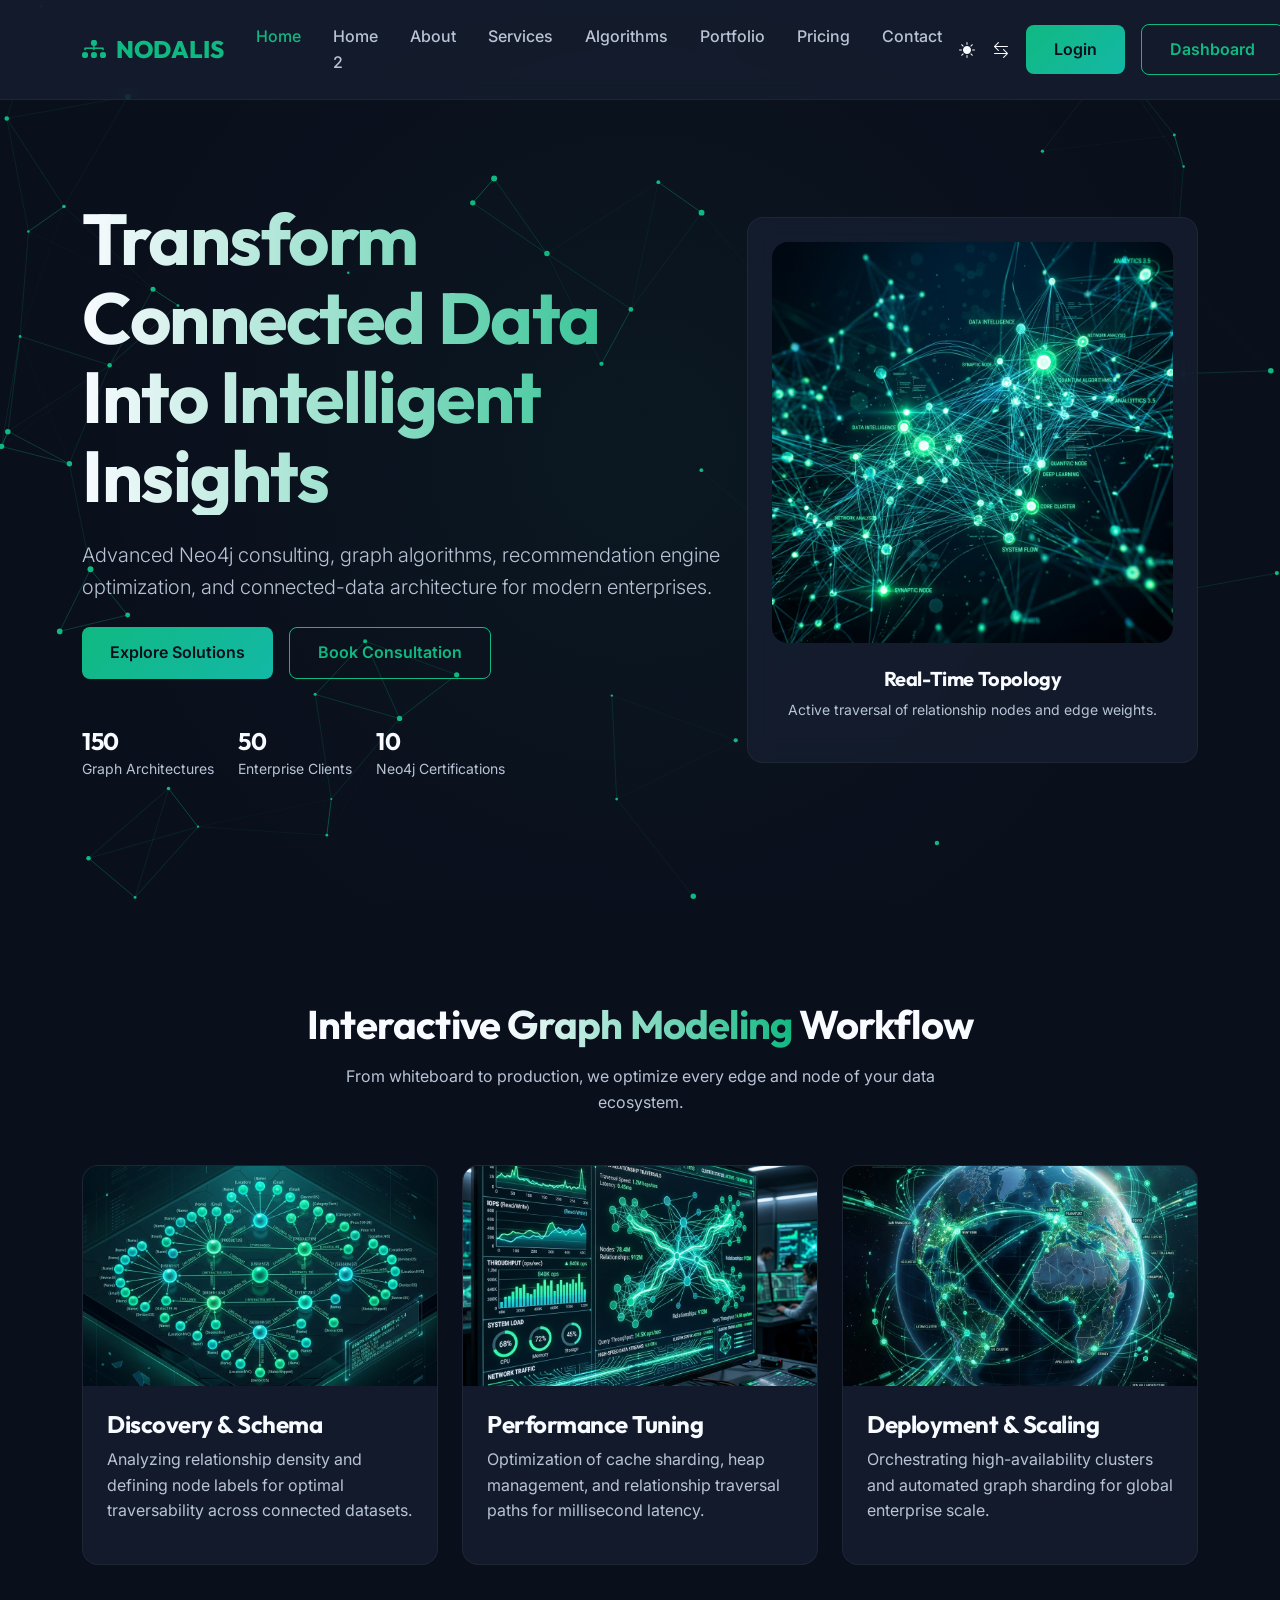
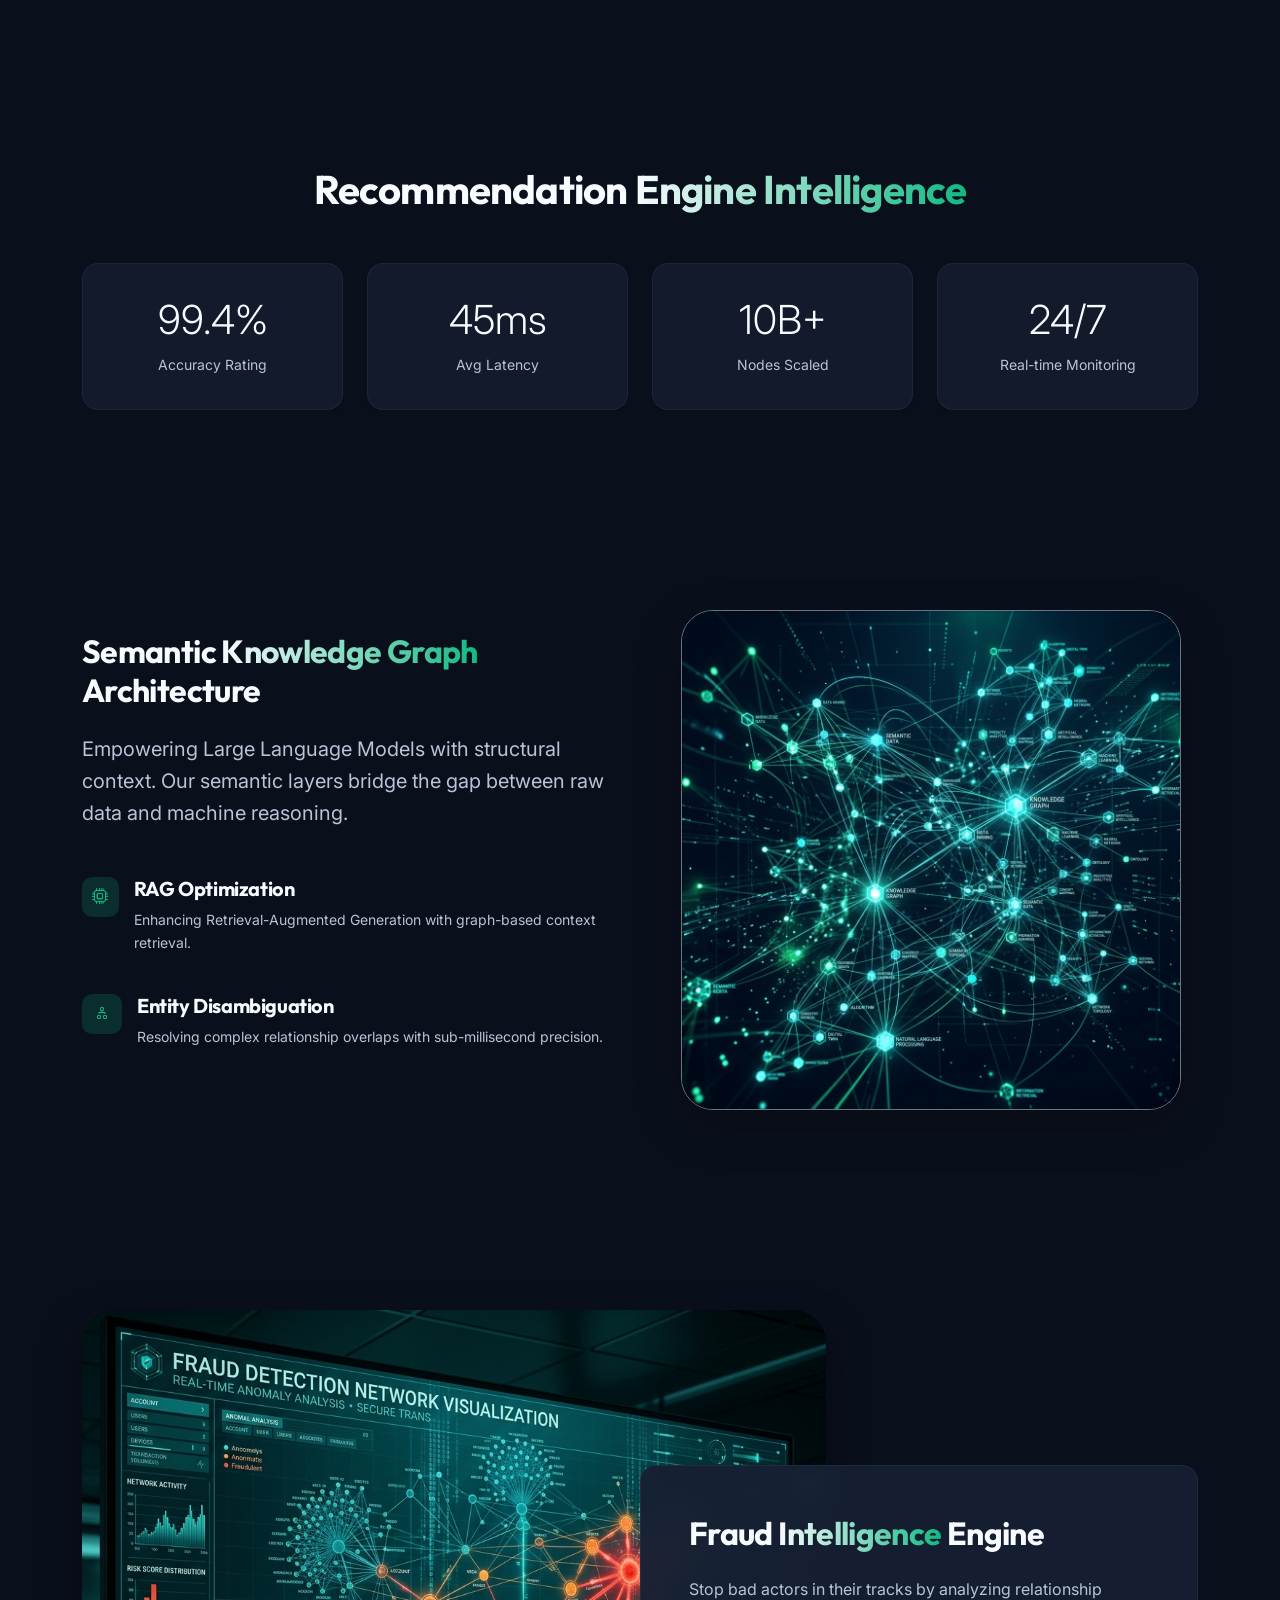
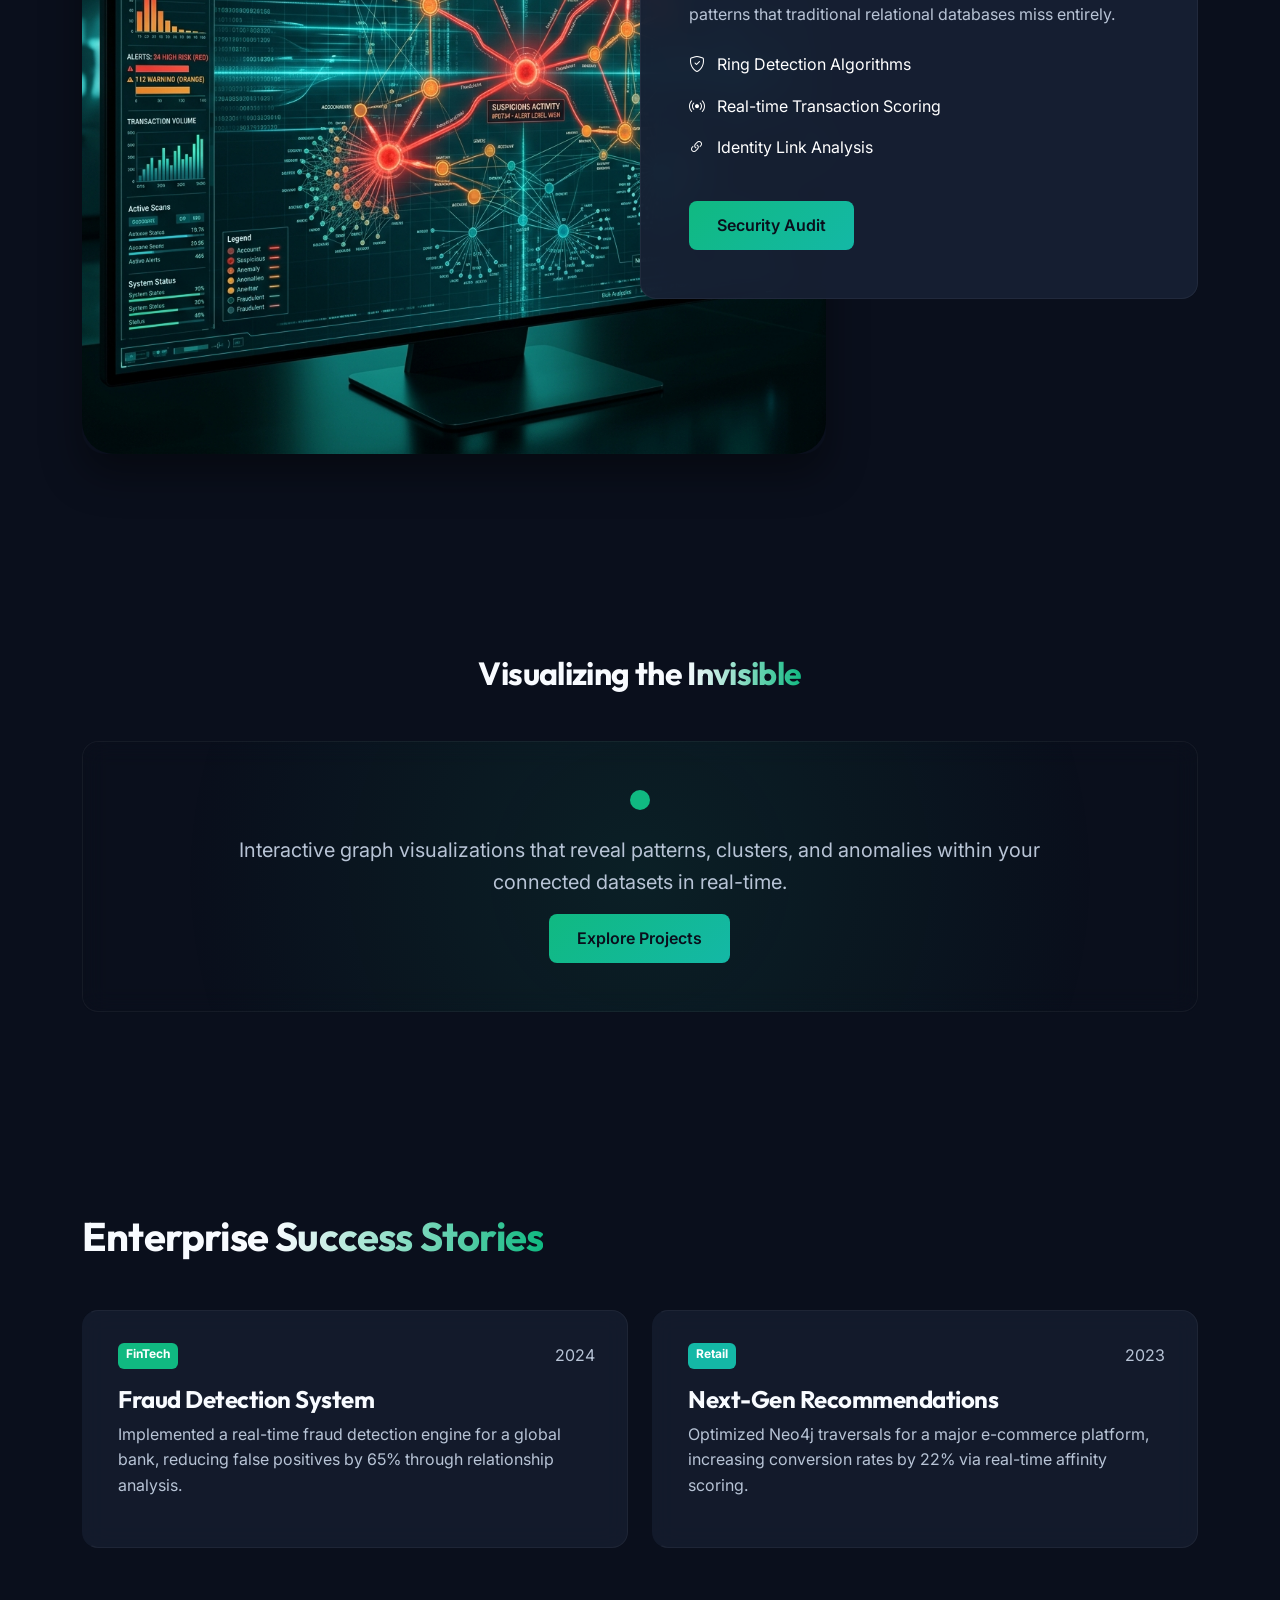
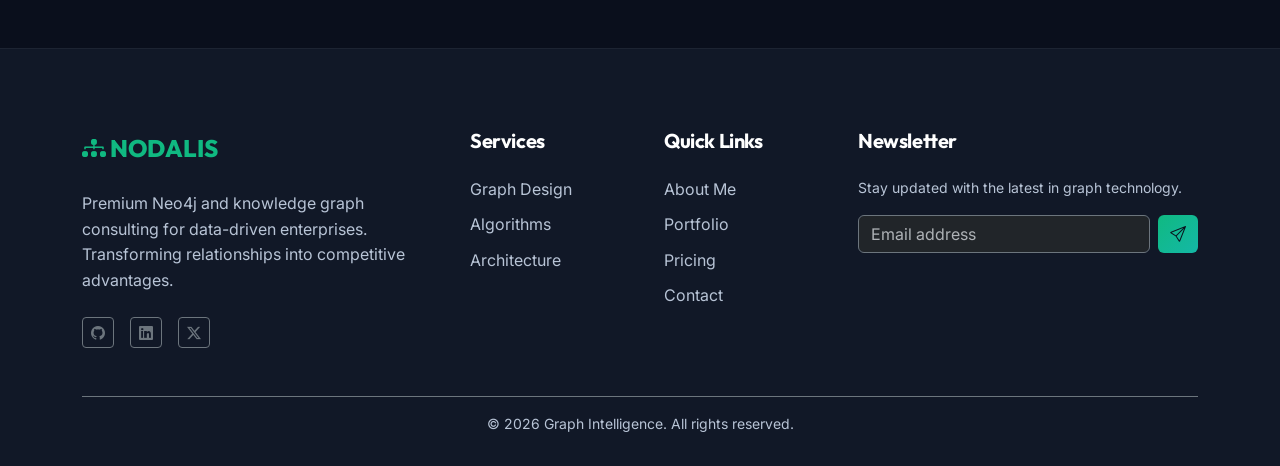
==== commit 1f77d588: "3rd commit" ====
--- a/index.html
+++ b/index.html
@@ -99,7 +99,7 @@
                 <p class="text-muted mx-auto" style="max-width: 600px;">From whiteboard to production, we optimize every edge and node of your data ecosystem.</p>
             </div>
             <div class="row g-4">
-                <div class="col-md-4">
+                <div class="col-lg-4 col-md-6">
                     <div class="glass-card h-100 p-0 overflow-hidden">
                         <img src="assets/images/discovery.png" alt="Discovery & Schema" class="img-fluid w-100" style="height: 220px; object-fit: cover;">
                         <div class="p-4">
@@ -109,7 +109,7 @@
                     </div>
                 </div>
 
-                <div class="col-md-4">
+                <div class="col-lg-4 col-md-6">
                     <div class="glass-card h-100 p-0 overflow-hidden">
                         <img src="assets/images/performance.png" alt="Performance Tuning" class="img-fluid w-100" style="height: 220px; object-fit: cover;">
                         <div class="p-4">
@@ -119,7 +119,7 @@
                     </div>
                 </div>
 
-                <div class="col-md-4">
+                <div class="col-lg-4 col-md-6 mx-auto">
                     <div class="glass-card h-100 p-0 overflow-hidden">
                         <img src="assets/images/deployment.png" alt="Deployment & Scaling" class="img-fluid w-100" style="height: 220px; object-fit: cover;">
                         <div class="p-4">
--- a/assets/css/style.css
+++ b/assets/css/style.css
@@ -239,6 +239,7 @@
 .text-gradient {
     background: linear-gradient(to right, var(--text-primary), var(--electric-emerald));
     -webkit-background-clip: text;
+    background-clip: text;
     -webkit-text-fill-color: transparent;
 }
 
@@ -438,11 +439,6 @@
     right: 0;
     border-right: none;
     border-left: 1px solid var(--glass-border);
-    transform: translateX(100%);
-}
-
-[dir="rtl"] .sidebar.active {
-    transform: translateX(0);
 }
 
 [dir="rtl"] .main-content {
@@ -451,6 +447,12 @@
 }
 
 @media (max-width: 991px) {
+    [dir="rtl"] .sidebar {
+        transform: translateX(100%);
+    }
+    [dir="rtl"] .sidebar.active {
+        transform: translateX(0);
+    }
     [dir="rtl"] .main-content {
         margin-right: 0;
     }
@@ -532,6 +534,22 @@
         margin-top: -50px;
         margin-left: 20px;
         margin-right: 20px;
+        display: flex !important;
+        flex-direction: column !important;
+        align-items: center !important;
+        text-align: center;
+    }
+    .overlap-card .btn-graph {
+        display: inline-flex;
+        margin-top: 2rem !important;
+        width: fit-content;
+    }
+    .overlap-card .list-unstyled {
+        display: block;
+        text-align: left;
+        width: fit-content;
+        margin-left: auto;
+        margin-right: auto;
     }
 }
 
@@ -787,7 +805,7 @@
 }
 .radial-item {
     position: absolute;
-    background: rgba(23, 32, 51, 0.95);
+    background: var(--card-bg);
     border: 1px solid var(--glass-border);
     padding: 1.5rem;
     border-radius: 20px;
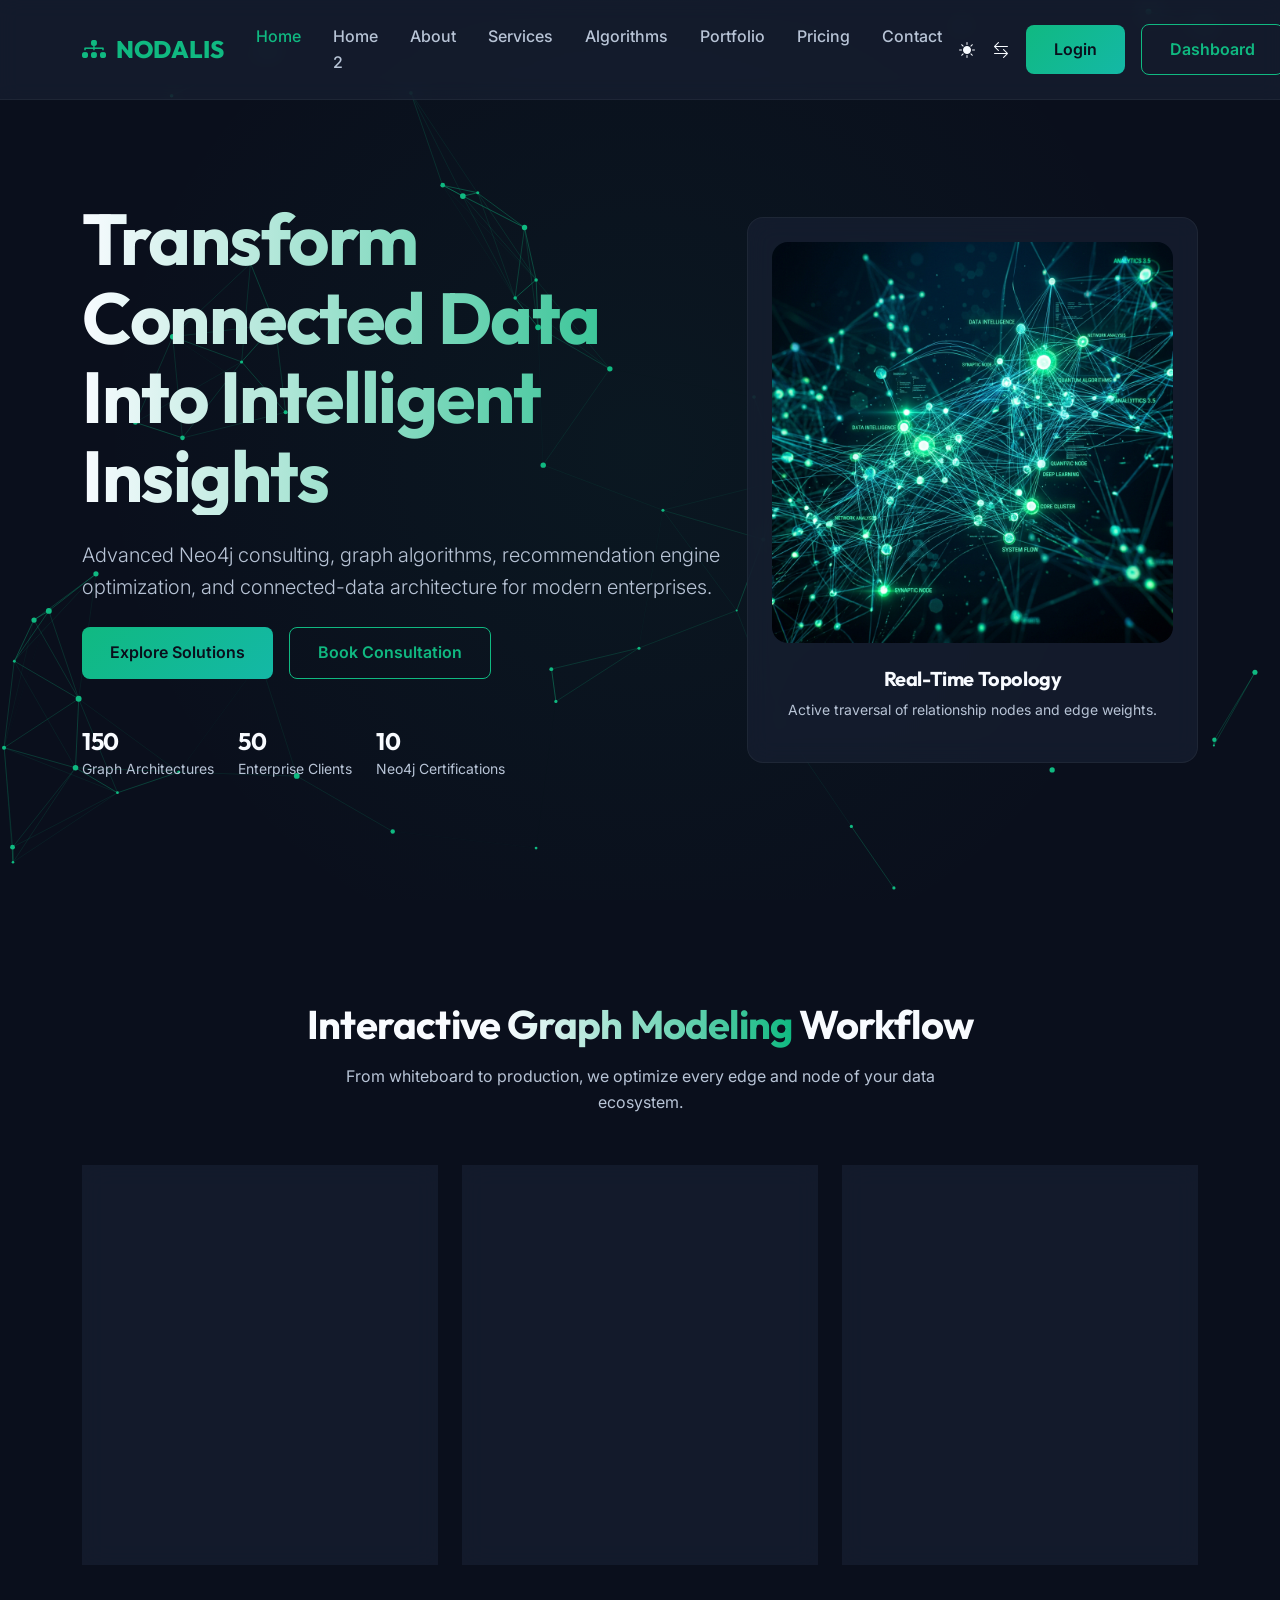
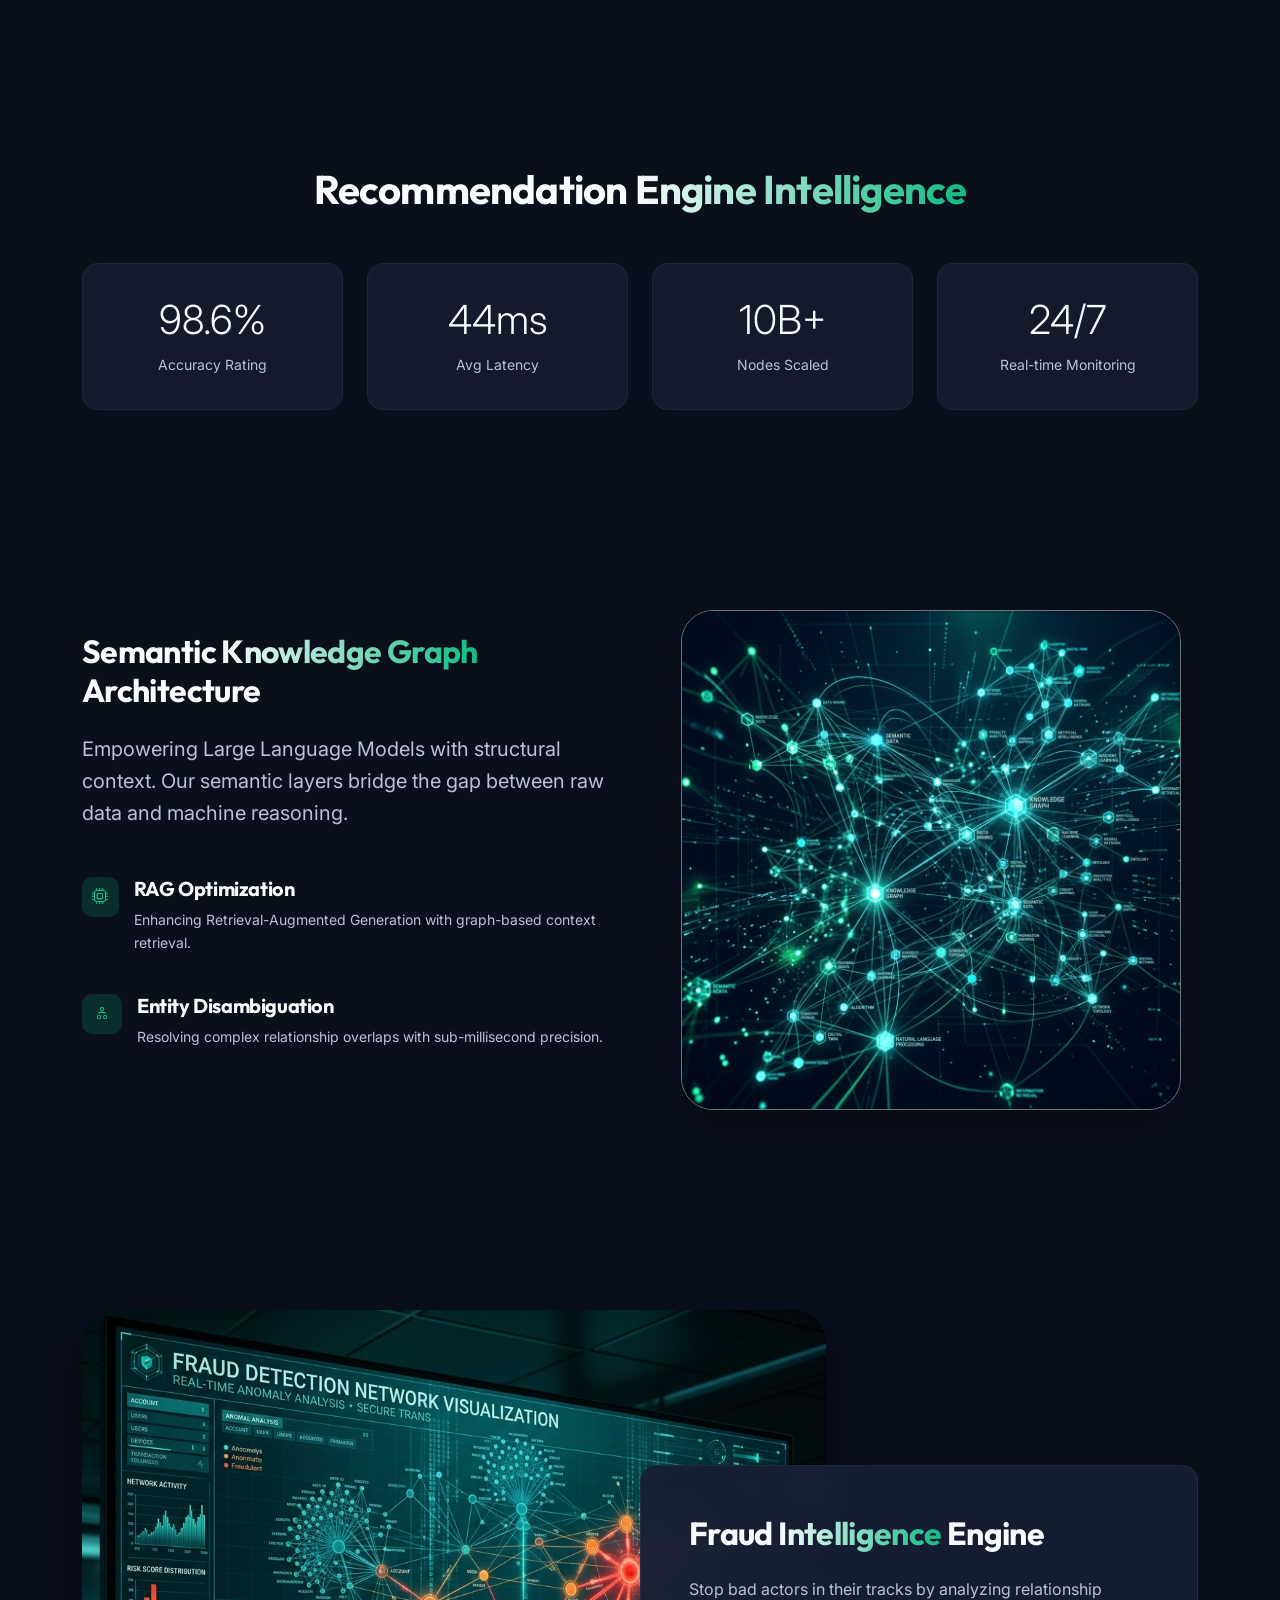
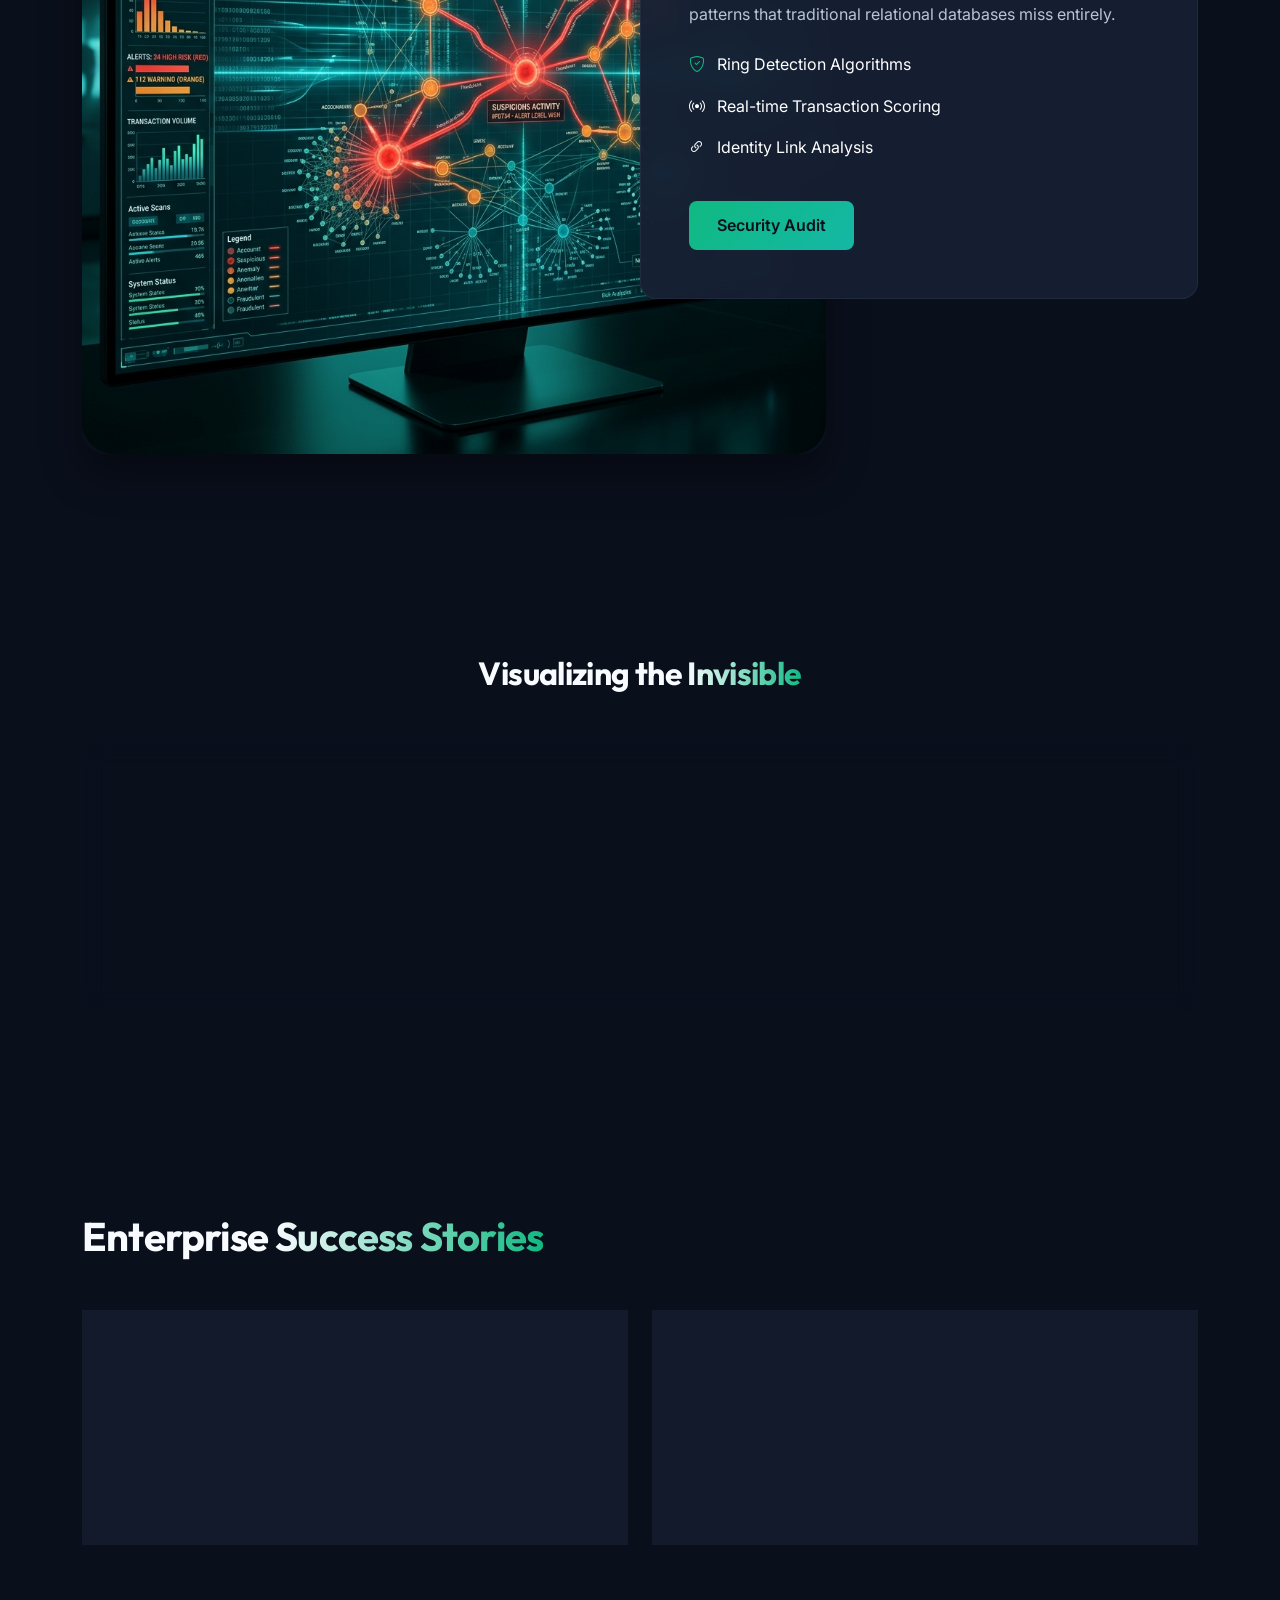
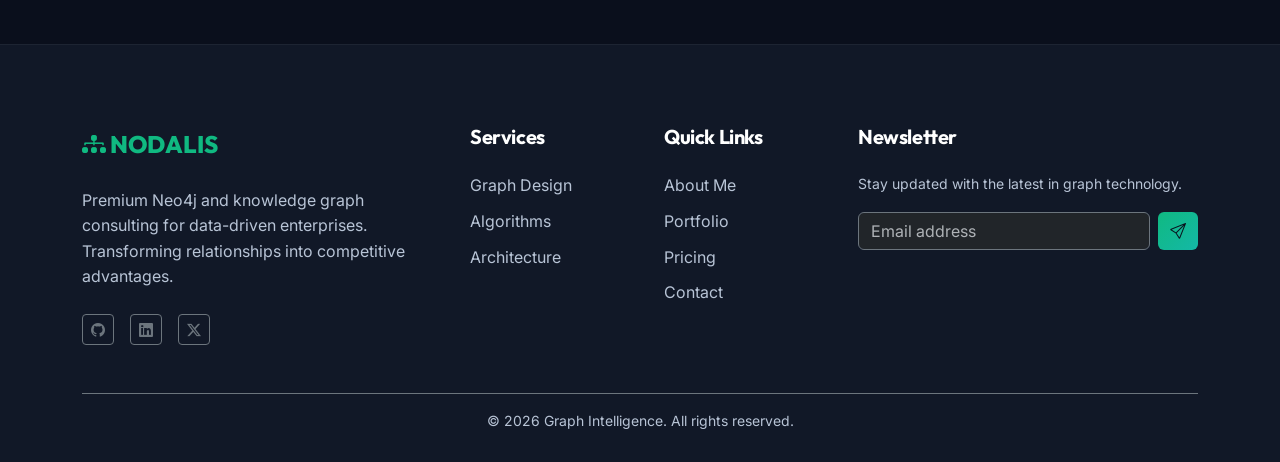
==== commit 64fd9207: "4th commit" ====
--- a/index.html
+++ b/index.html
@@ -246,9 +246,9 @@
             <div class="row g-4">
                 <div class="col-md-6 reveal-on-scroll stagger-1">
                     <div class="glass-card success-story-card h-100">
-                        <div class="d-flex justify-content-between mb-3">
+                        <div class="d-flex align-items-center gap-2 mb-3">
                             <span class="badge bg-emerald">FinTech</span>
-                            <span class="text-muted">2024</span>
+                            <span class="text-muted small">2024</span>
                         </div>
                         <h4>Fraud Detection System</h4>
                         <p class="text-muted">Implemented a real-time fraud detection engine for a global bank, reducing false positives by 65% through relationship analysis.</p>
@@ -256,9 +256,9 @@
                 </div>
                 <div class="col-md-6 reveal-on-scroll stagger-2">
                     <div class="glass-card success-story-card h-100">
-                        <div class="d-flex justify-content-between mb-3">
+                        <div class="d-flex align-items-center gap-2 mb-3">
                             <span class="badge bg-teal">Retail</span>
-                            <span class="text-muted">2023</span>
+                            <span class="text-muted small">2023</span>
                         </div>
                         <h4>Next-Gen Recommendations</h4>
                         <p class="text-muted">Optimized Neo4j traversals for a major e-commerce platform, increasing conversion rates by 22% via real-time affinity scoring.</p>
--- a/assets/css/style.css
+++ b/assets/css/style.css
@@ -83,6 +83,16 @@
     color: var(--electric-emerald) !important;
 }
 
+body.light-mode .orbit-item {
+    background: var(--card-bg);
+    border-color: var(--glass-border);
+    box-shadow: 0 5px 20px rgba(0,0,0,0.05);
+}
+
+body.light-mode .btn-close-white {
+    filter: none;
+}
+
 
 /* Base Styles */
 body {
@@ -594,6 +604,17 @@
 .bg-teal { background-color: var(--graph-teal); color: var(--graph-teal); }
 .bg-blue { background-color: var(--network-blue); color: var(--network-blue); }
 
+.text-emerald {
+    color: var(--electric-emerald) !important;
+    font-weight: 600;
+    transition: var(--transition);
+}
+
+.text-emerald:hover {
+    color: var(--graph-teal) !important;
+    text-decoration: underline !important;
+}
+
 /* Timeline Styles */
 .timeline-container {
     position: relative;
@@ -688,7 +709,8 @@
 .orbit-item {
     position: absolute;
     padding: 12px 20px;
-    background: rgba(23, 32, 51, 0.95);
+    background: var(--glass-bg);
+    color: var(--text-primary);
     border: 1px solid var(--glass-border);
     border-radius: 50px;
     white-space: nowrap;
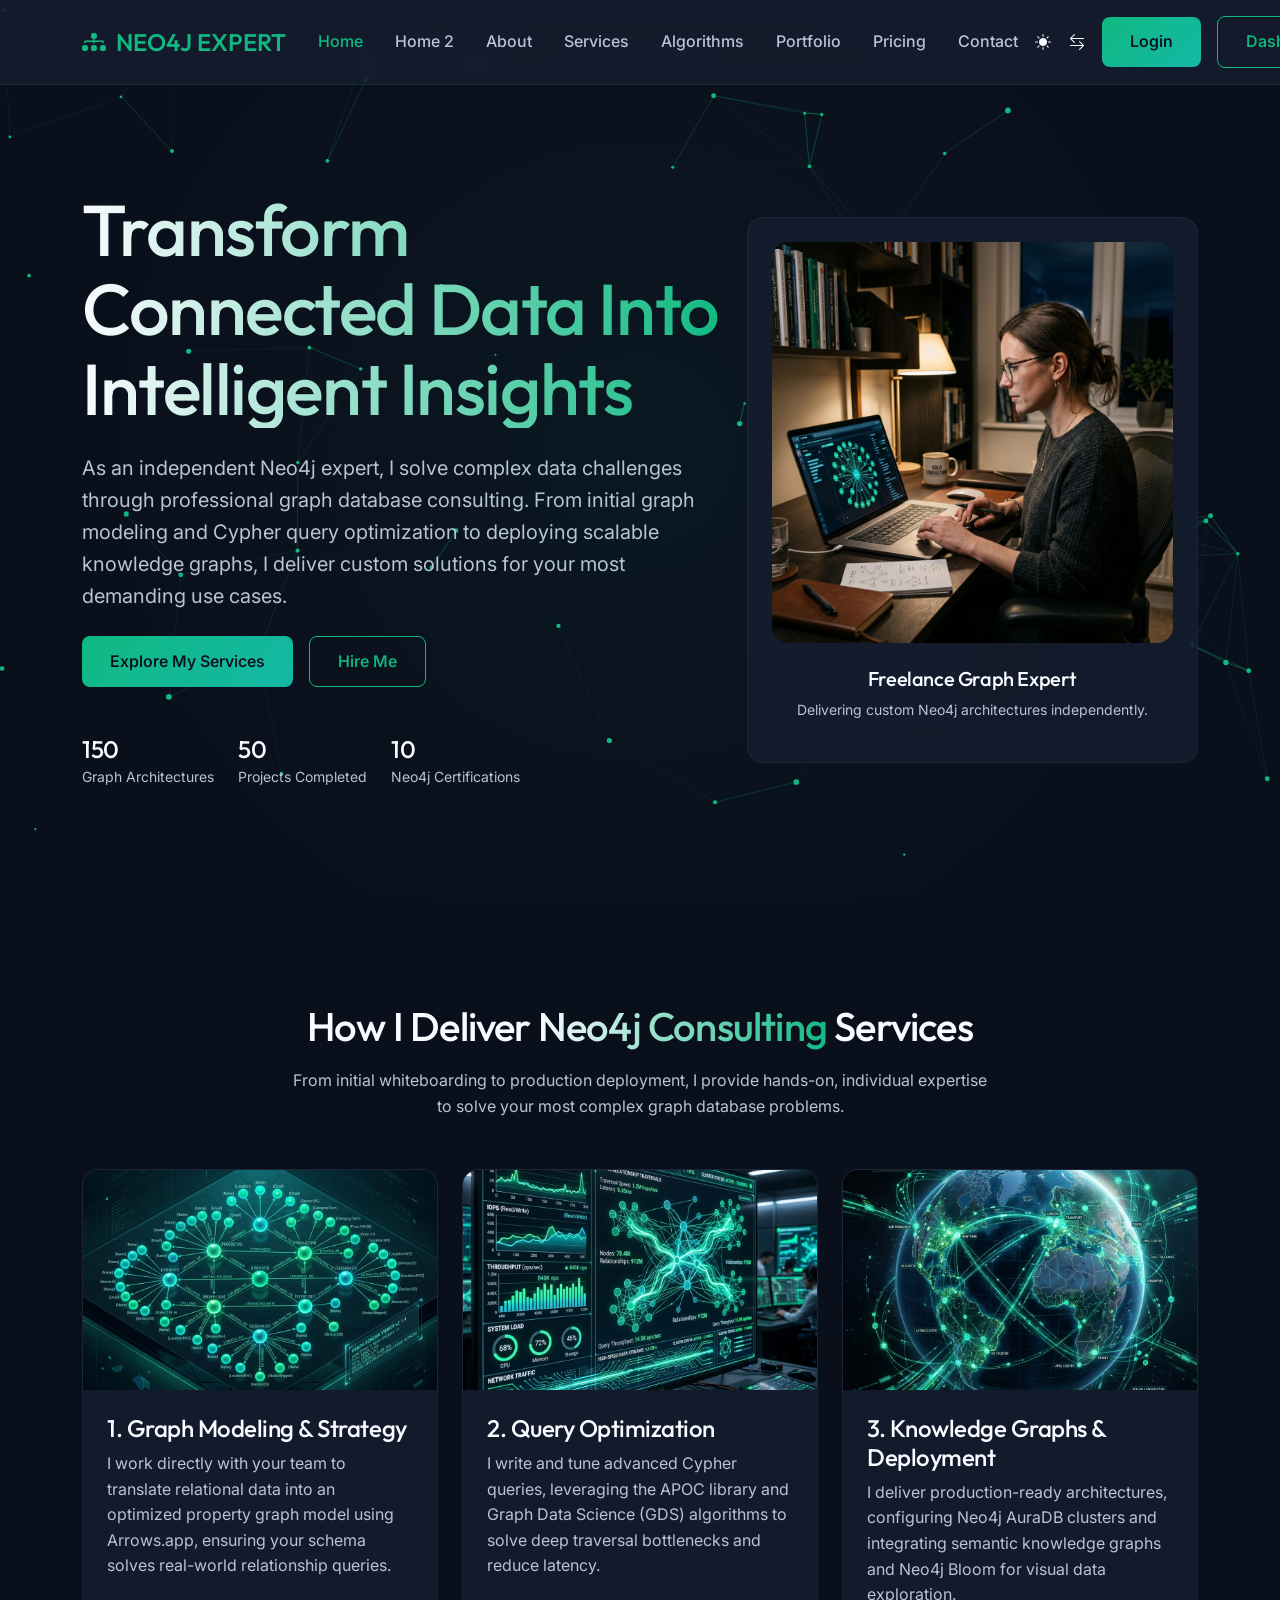
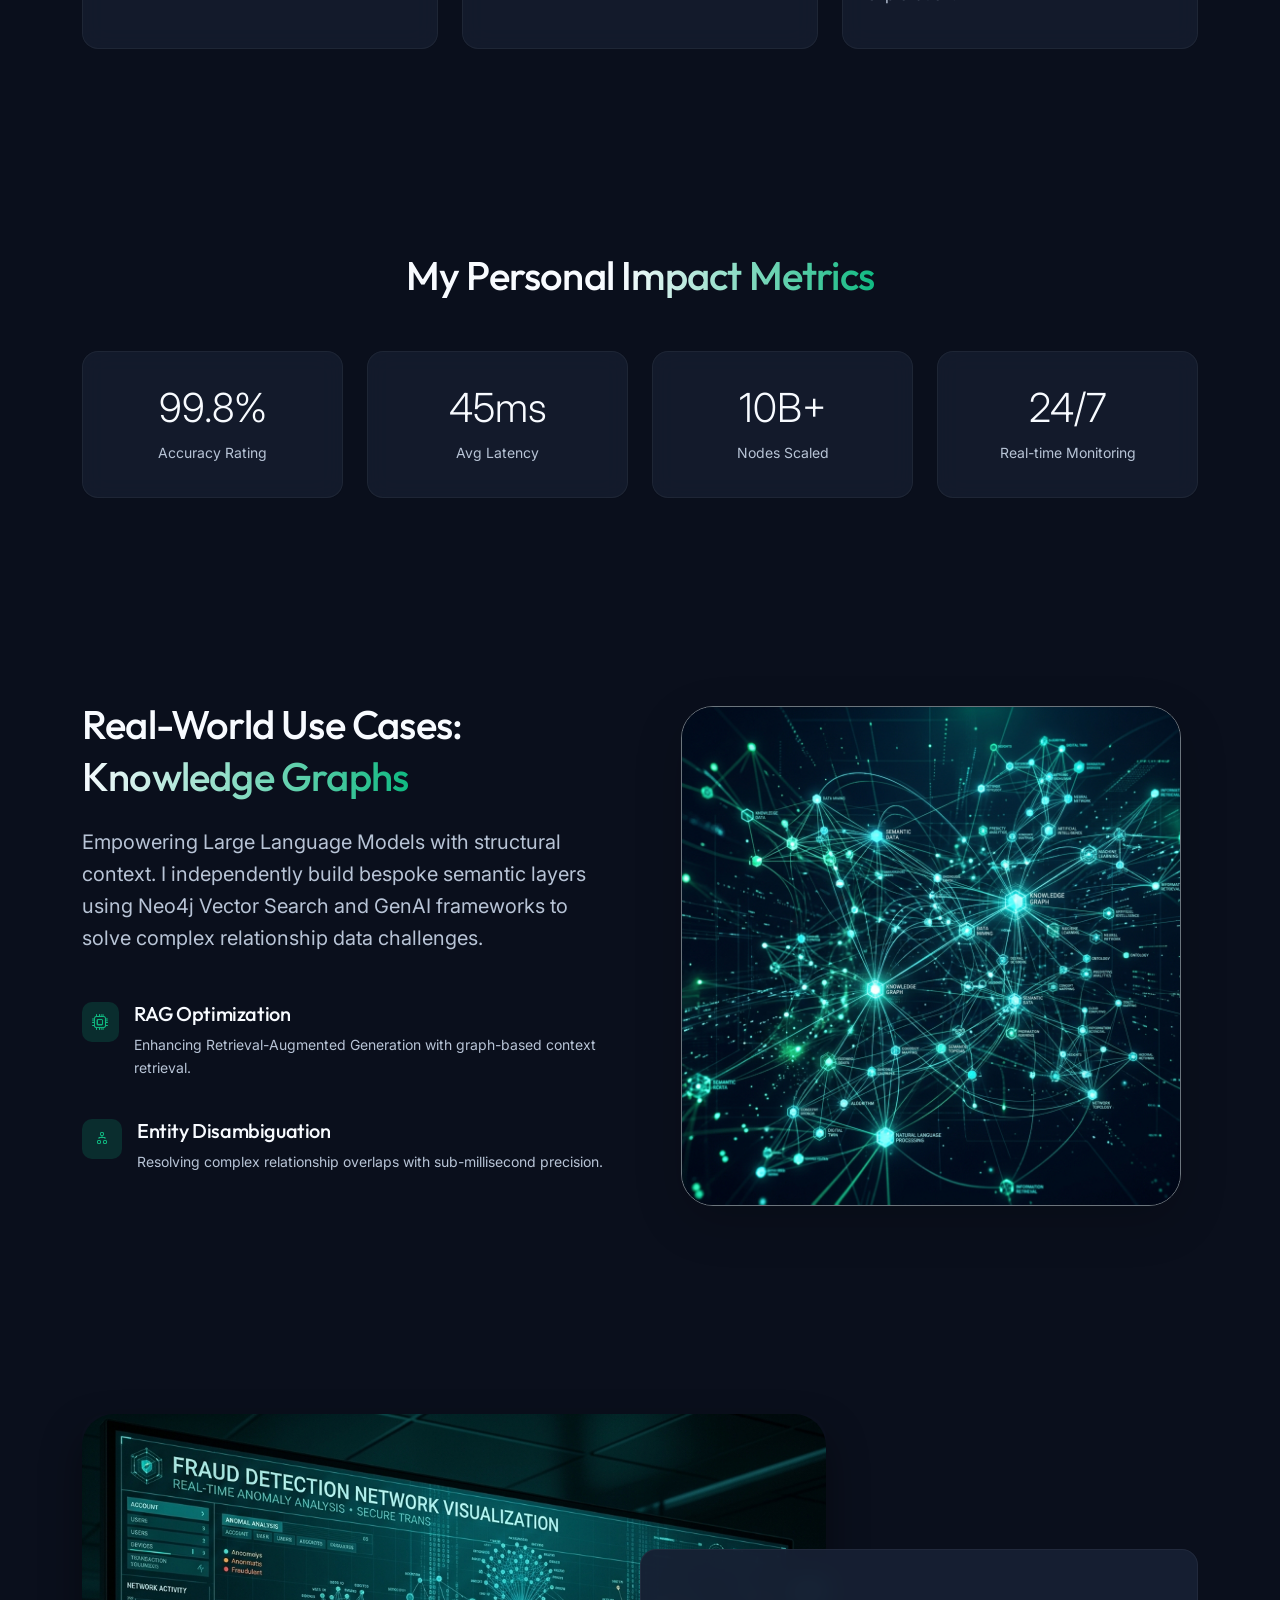
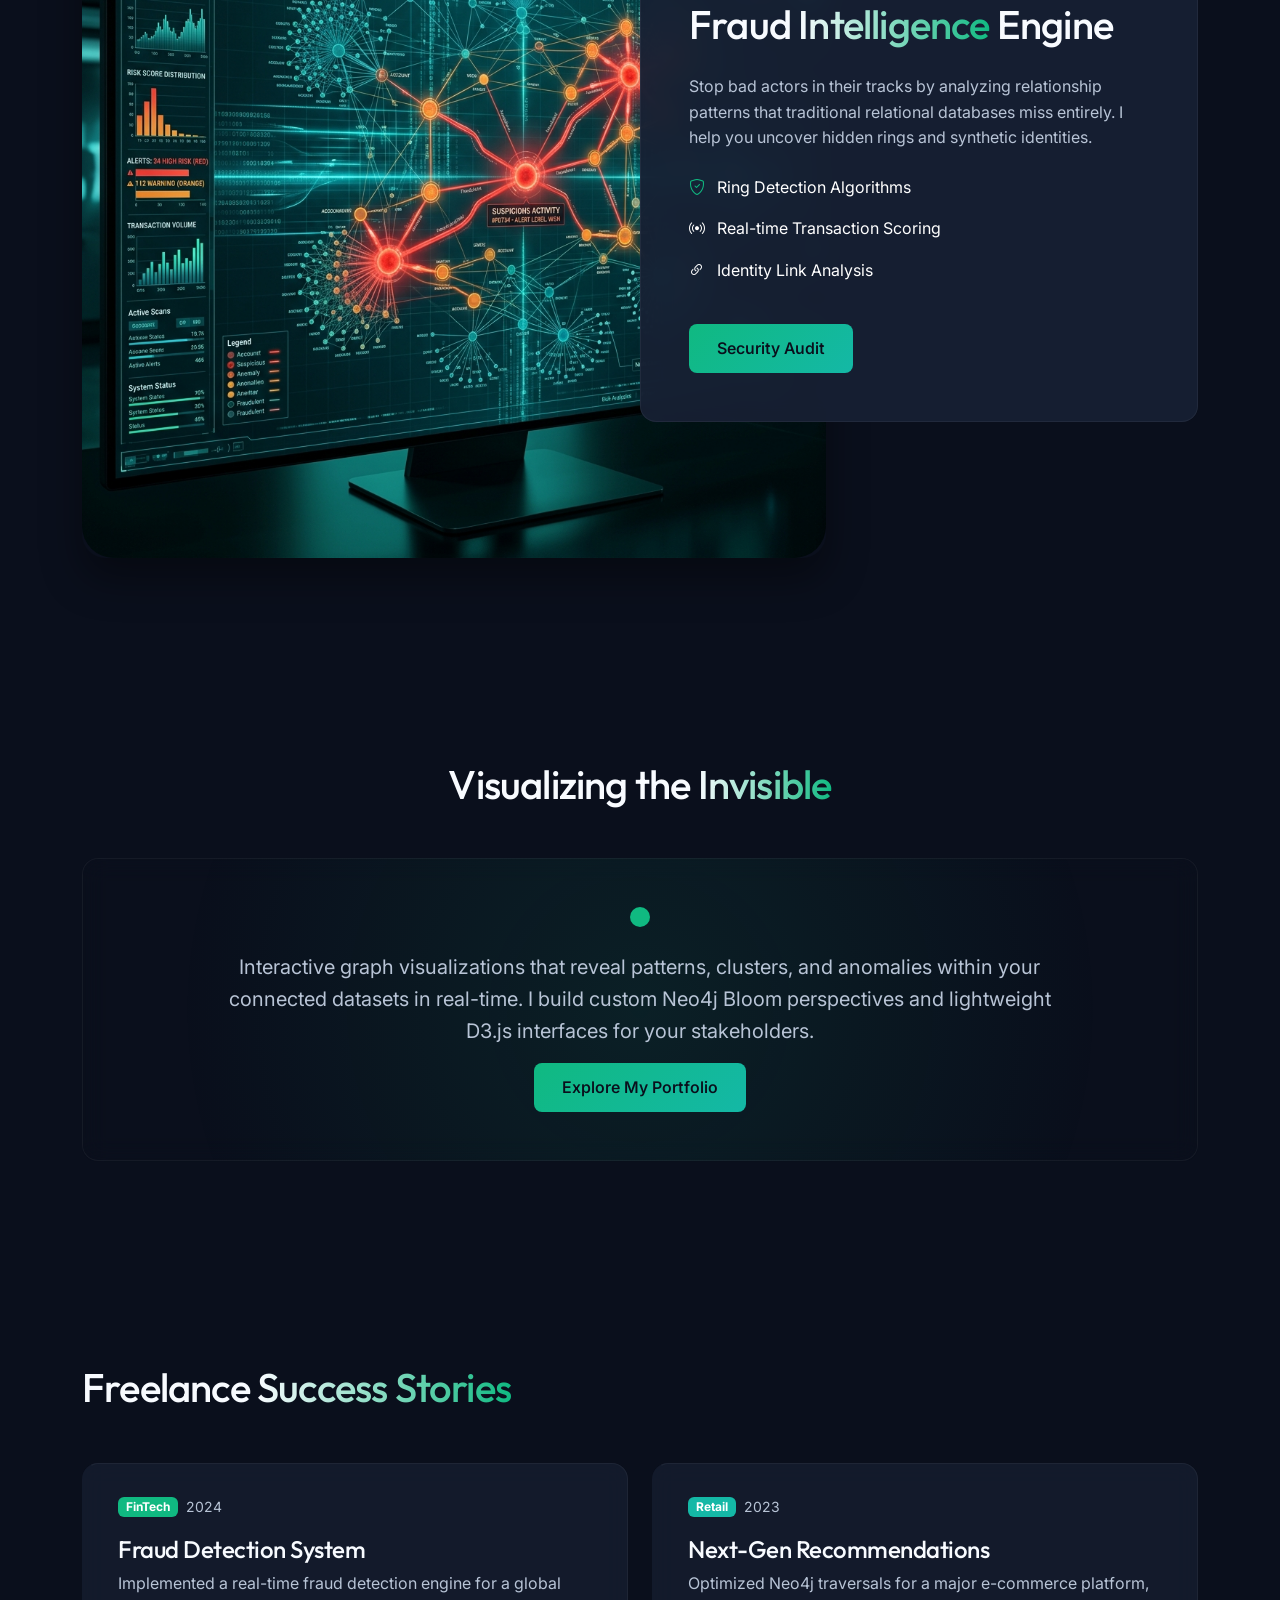
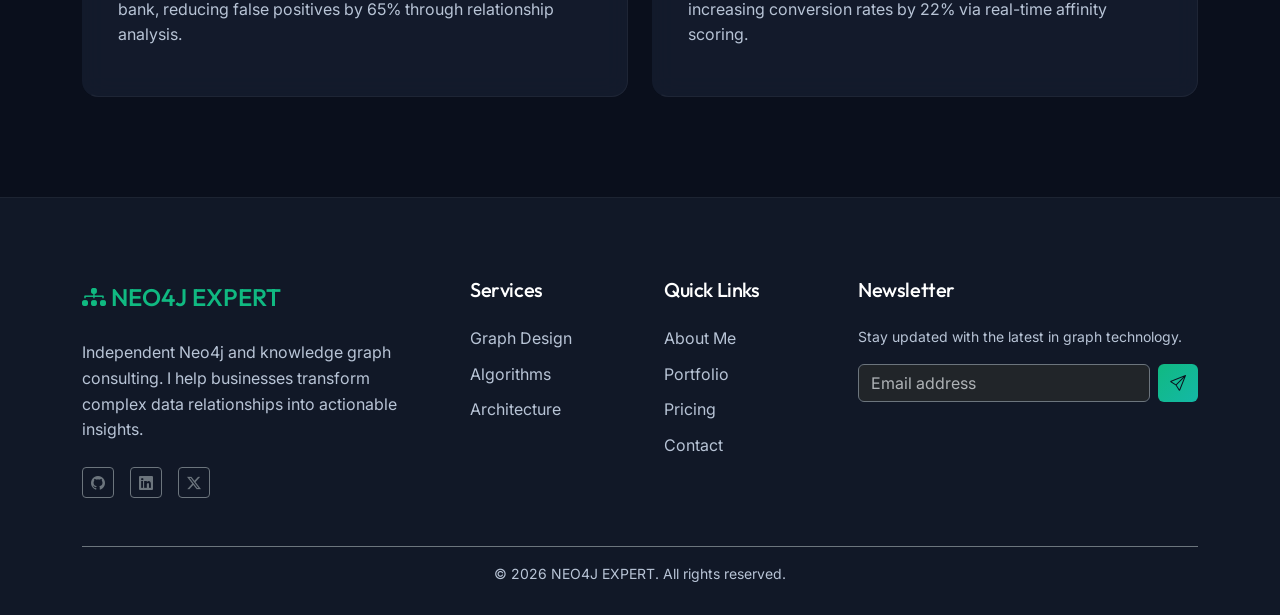
==== commit 7ab9d8cb: "6th commit" ====
--- a/index.html
+++ b/index.html
@@ -3,11 +3,11 @@
 <head>
     <meta charset="UTF-8">
     <meta name="viewport" content="width=device-width, initial-scale=1.0">
-    <title>Graph Intelligence | Neo4j & Connected Data Consultant</title>
+    <title>Freelance Neo4j Consultant | Graph Database Expert</title>
     <meta name="description" content="Expert Neo4j consulting, graph database architecture, and recommendation engine optimization.">
     
     <!-- Google Fonts -->
-    <link href="https://fonts.googleapis.com/css2?family=Inter:wght@400;500;600;700&family=Outfit:wght@600;700;800&display=swap" rel="stylesheet">
+    <link href="https://fonts.googleapis.com/css2?family=Inter:wght@400;500;600;700&family=Outfit:wght@400;500;600;700&display=swap" rel="stylesheet">
     <link rel="icon" type="image/svg+xml" href="assets/images/favicon.svg">
 
     
@@ -26,7 +26,7 @@
         <div class="container">
             <a class="navbar-brand" href="index.html">
                 <i class="bi bi-diagram-3-fill"></i>
-                NODALIS
+                NEO4J EXPERT
             </a>
             <button class="navbar-toggler border-0 theme-aware-text" type="button" data-bs-toggle="collapse" data-bs-target="#navbarNav">
                 <i class="bi bi-list fs-1"></i>
@@ -57,13 +57,13 @@
     <section class="hero-section">
         <canvas id="hero-canvas"></canvas>
         <div class="container">
-            <div class="row align-items-center">
+            <div class="row align-items-center mt-5 pt-5 mt-lg-0 pt-lg-0">
                 <div class="col-lg-7 hero-content">
                     <h1 class="text-gradient">Transform Connected Data Into <span>Intelligent Insights</span></h1>
-                    <p class="lead text-muted mb-4 fs-5">Advanced Neo4j consulting, graph algorithms, recommendation engine optimization, and connected-data architecture for modern enterprises.</p>
+                    <p class="lead text-muted mb-4 fs-5">As an independent Neo4j expert, I solve complex data challenges through professional graph database consulting. From initial graph modeling and Cypher query optimization to deploying scalable knowledge graphs, I deliver custom solutions for your most demanding use cases.</p>
                     <div class="d-flex flex-wrap gap-3">
-                        <a href="services.html" class="btn-graph btn-primary-graph">Explore Solutions</a>
-                        <a href="contact.html" class="btn-graph btn-outline-graph">Book Consultation</a>
+                        <a href="services.html" class="btn-graph btn-primary-graph">Explore My Services</a>
+                        <a href="contact.html" class="btn-graph btn-outline-graph">Hire Me</a>
                     </div>
                     <div class="mt-5 d-flex gap-4">
                         <div>
@@ -72,7 +72,7 @@
                         </div>
                         <div>
                             <h4 class="counter mb-0" data-target="50">0</h4>
-                            <small class="text-muted">Enterprise Clients</small>
+                            <small class="text-muted">Projects Completed</small>
                         </div>
                         <div>
                             <h4 class="counter mb-0" data-target="10">0</h4>
@@ -80,11 +80,11 @@
                         </div>
                     </div>
                 </div>
-                <div class="col-lg-5 d-none d-lg-block">
+                <div class="col-lg-5 mt-5 mt-lg-0">
                     <div class="glass-card text-center p-4">
-                        <img src="assets/images/graph_network_hero.png" alt="Graph Visualization" class="img-fluid rounded-4 mb-4">
-                        <h5>Real-Time Topology</h5>
-                        <p class="small text-muted">Active traversal of relationship nodes and edge weights.</p>
+                        <img src="assets/images/freelance_neo4j_consultant.png" alt="Freelance Neo4j Consultant" class="img-fluid rounded-4 mb-4" style="object-fit: cover;">
+                        <h5>Freelance Graph Expert</h5>
+                        <p class="small text-muted">Delivering custom Neo4j architectures independently.</p>
                     </div>
                 </div>
             </div>
@@ -95,16 +95,16 @@
     <section class="section-padding bg-secondary-bg">
         <div class="container">
             <div class="section-title text-center">
-                <h2>Interactive <span class="text-gradient">Graph Modeling</span> Workflow</h2>
-                <p class="text-muted mx-auto" style="max-width: 600px;">From whiteboard to production, we optimize every edge and node of your data ecosystem.</p>
+                <h2>How I Deliver <span class="text-gradient">Neo4j Consulting</span> Services</h2>
+                <p class="text-muted mx-auto" style="max-width: 700px;">From initial whiteboarding to production deployment, I provide hands-on, individual expertise to solve your most complex graph database problems.</p>
             </div>
             <div class="row g-4">
                 <div class="col-lg-4 col-md-6">
                     <div class="glass-card h-100 p-0 overflow-hidden">
                         <img src="assets/images/discovery.png" alt="Discovery & Schema" class="img-fluid w-100" style="height: 220px; object-fit: cover;">
                         <div class="p-4">
-                            <h4>Discovery & Schema</h4>
-                            <p class="text-muted">Analyzing relationship density and defining node labels for optimal traversability across connected datasets.</p>
+                            <h4>1. Graph Modeling & Strategy</h4>
+                            <p class="text-muted">I work directly with your team to translate relational data into an optimized property graph model using Arrows.app, ensuring your schema solves real-world relationship queries.</p>
                         </div>
                     </div>
                 </div>
@@ -113,8 +113,8 @@
                     <div class="glass-card h-100 p-0 overflow-hidden">
                         <img src="assets/images/performance.png" alt="Performance Tuning" class="img-fluid w-100" style="height: 220px; object-fit: cover;">
                         <div class="p-4">
-                            <h4>Performance Tuning</h4>
-                            <p class="text-muted">Optimization of cache sharding, heap management, and relationship traversal paths for millisecond latency.</p>
+                            <h4>2. Query Optimization</h4>
+                            <p class="text-muted">I write and tune advanced Cypher queries, leveraging the APOC library and Graph Data Science (GDS) algorithms to solve deep traversal bottlenecks and reduce latency.</p>
                         </div>
                     </div>
                 </div>
@@ -123,22 +123,22 @@
                     <div class="glass-card h-100 p-0 overflow-hidden">
                         <img src="assets/images/deployment.png" alt="Deployment & Scaling" class="img-fluid w-100" style="height: 220px; object-fit: cover;">
                         <div class="p-4">
-                            <h4>Deployment & Scaling</h4>
-                            <p class="text-muted">Orchestrating high-availability clusters and automated graph sharding for global enterprise scale.</p>
-                        </div>
-                    </div>
-                </div>
-            </div>
-        </div>
-    </section>
-
-
-
-    <!-- Section 3: Recommendation Engine Analytics -->
+                            <h4>3. Knowledge Graphs & Deployment</h4>
+                            <p class="text-muted">I deliver production-ready architectures, configuring Neo4j AuraDB clusters and integrating semantic knowledge graphs and Neo4j Bloom for visual data exploration.</p>
+                        </div>
+                    </div>
+                </div>
+            </div>
+        </div>
+    </section>
+
+
+
+    <!-- Section 3: My Freelance Impact Metrics -->
     <section class="section-padding bg-secondary-bg">
         <div class="container">
             <div class="section-title text-center">
-                <h2>Recommendation <span class="text-gradient">Engine Intelligence</span></h2>
+                <h2>My Personal <span class="text-gradient">Impact Metrics</span></h2>
             </div>
             <div class="row g-4">
                 <div class="col-lg-3 col-md-6">
@@ -174,8 +174,8 @@
         <div class="container">
             <div class="row align-items-center g-5">
                 <div class="col-lg-6">
-                    <h2 class="mb-4">Semantic <span class="text-gradient">Knowledge Graph</span> Architecture</h2>
-                    <p class="text-muted mb-5 fs-5">Empowering Large Language Models with structural context. Our semantic layers bridge the gap between raw data and machine reasoning.</p>
+                    <h2 class="mb-4">Real-World Use Cases: <span class="text-gradient">Knowledge Graphs</span></h2>
+                    <p class="text-muted mb-5 fs-5">Empowering Large Language Models with structural context. I independently build bespoke semantic layers using Neo4j Vector Search and GenAI frameworks to solve complex relationship data challenges.</p>
                     <div class="d-flex semantic-feature-item mb-4">
                         <div class="feature-list-icon"><i class="bi bi-cpu"></i></div>
                         <div>
@@ -209,7 +209,7 @@
                 </div>
                 <div class="glass-card overlap-card p-5">
                     <h2 class="mb-4">Fraud <span class="text-gradient">Intelligence</span> Engine</h2>
-                    <p class="text-muted mb-4">Stop bad actors in their tracks by analyzing relationship patterns that traditional relational databases miss entirely.</p>
+                    <p class="text-muted mb-4">Stop bad actors in their tracks by analyzing relationship patterns that traditional relational databases miss entirely. I help you uncover hidden rings and synthetic identities.</p>
                     <ul class="list-unstyled">
                         <li class="mb-3 text-white"><i class="bi bi-shield-check text-emerald me-2"></i> Ring Detection Algorithms</li>
                         <li class="mb-3 text-white"><i class="bi bi-broadcast text-teal me-2"></i> Real-time Transaction Scoring</li>
@@ -229,19 +229,19 @@
                 <div class="row justify-content-center">
                     <div class="col-lg-10">
                         <div class="node-pulse bg-emerald rounded-circle mx-auto mb-4" style="width: 20px; height: 20px;"></div>
-                        <p class="text-muted fs-5">Interactive graph visualizations that reveal patterns, clusters, and anomalies within your connected datasets in real-time.</p>
-                        <a href="portfolio.html" class="btn-graph btn-primary-graph">Explore Projects</a>
-                    </div>
-                </div>
-            </div>
-        </div>
-    </section>
-
-    <!-- Section 5: Enterprise Graph Success Stories -->
+                        <p class="text-muted fs-5">Interactive graph visualizations that reveal patterns, clusters, and anomalies within your connected datasets in real-time. I build custom Neo4j Bloom perspectives and lightweight D3.js interfaces for your stakeholders.</p>
+                        <a href="portfolio.html" class="btn-graph btn-primary-graph">Explore My Portfolio</a>
+                    </div>
+                </div>
+            </div>
+        </div>
+    </section>
+
+    <!-- Section 5: Freelance Graph Success Stories -->
     <section class="section-padding bg-secondary-bg">
         <div class="container">
             <div class="section-title reveal-on-scroll">
-                <h2>Enterprise <span class="text-gradient">Success Stories</span></h2>
+                <h2>Freelance <span class="text-gradient">Success Stories</span></h2>
             </div>
             <div class="row g-4">
                 <div class="col-md-6 reveal-on-scroll stagger-1">
@@ -275,9 +275,9 @@
                 <div class="col-lg-4">
                     <a class="navbar-brand mb-4 d-block" href="#">
                         <i class="bi bi-diagram-3-fill"></i>
-                        NODALIS
+                        NEO4J EXPERT
                     </a>
-                    <p class="text-muted">Premium Neo4j and knowledge graph consulting for data-driven enterprises. Transforming relationships into competitive advantages.</p>
+                    <p class="text-muted">Independent Neo4j and knowledge graph consulting. I help businesses transform complex data relationships into actionable insights.</p>
                     <div class="d-flex gap-3 mt-4">
                         <a href="#" class="btn btn-outline-secondary btn-sm"><i class="bi bi-github"></i></a>
                         <a href="#" class="btn btn-outline-secondary btn-sm"><i class="bi bi-linkedin"></i></a>
@@ -308,7 +308,7 @@
                 </div>
             </div>
             <div class="border-top border-secondary mt-5 pt-3 text-center">
-                <p class="text-muted small mb-0">&copy; 2026 Graph Intelligence. All rights reserved.</p>
+                <p class="text-muted small mb-0">&copy; 2026 NEO4J EXPERT. All rights reserved.</p>
             </div>
         </div>
     </footer>
--- a/assets/css/style.css
+++ b/assets/css/style.css
@@ -107,9 +107,22 @@
 
 h1, h2, h3, h4, h5, h6 {
     font-family: var(--font-heading);
-    font-weight: 700;
+    font-weight: 500;
     letter-spacing: -0.02em;
     color: var(--text-primary);
+}
+
+h2 {
+    font-size: 2.5rem !important;
+    line-height: 1.3;
+}
+
+p, .lead, .text-muted {
+    font-weight: 400;
+}
+
+.fw-bold, b, strong {
+    font-weight: 550 !important;
 }
 
 code {
@@ -150,7 +163,7 @@
 .btn-graph {
     padding: 12px 28px;
     border-radius: 8px;
-    font-weight: 600;
+    font-weight: 550;
     transition: var(--transition);
     display: inline-flex;
     align-items: center;
@@ -203,7 +216,7 @@
 .navbar-brand {
     font-family: var(--font-heading);
     font-size: 1.5rem;
-    font-weight: 800;
+    font-weight: 550;
     color: var(--electric-emerald) !important;
     display: flex;
     align-items: center;
@@ -214,6 +227,7 @@
     color: var(--text-muted) !important;
     font-weight: 500;
     padding: 0.5rem 1rem !important;
+    white-space: nowrap;
     transition: var(--transition);
 }
 
@@ -264,7 +278,6 @@
 }
 
 .section-title h2 {
-    font-size: 2.5rem;
     margin-bottom: 1rem;
 }
 
@@ -606,7 +619,7 @@
 
 .text-emerald {
     color: var(--electric-emerald) !important;
-    font-weight: 600;
+    font-weight: 550;
     transition: var(--transition);
 }
 
@@ -725,8 +738,8 @@
 }
 
 .orbit-1 { top: 5%; left: 0%; animation-delay: 0s; }
-.orbit-2 { top: 10%; right: 0%; animation-delay: 2s; }
-.orbit-3 { bottom: 10%; left: 5%; animation-delay: 4s; }
+.orbit-2 { top: 5%; right: -3%; animation-delay: 2s; }
+.orbit-3 { bottom: 5%; left: 0%; animation-delay: 4s; }
 .orbit-4 { bottom: 5%; right: 5%; animation-delay: 6s; }
 
 
@@ -1042,3 +1055,45 @@
         margin-bottom: 1rem !important;
     }
 }
+
+/* RTL Timeline Overrides */
+[dir="rtl"] .timeline-item:nth-child(even) {
+    margin-left: 0;
+    margin-right: 50%;
+    padding-left: 0;
+    padding-right: 40px;
+}
+[dir="rtl"] .timeline-item:nth-child(even) .timeline-dot {
+    left: auto;
+    right: -8px;
+}
+[dir="rtl"] .timeline-item:nth-child(odd) {
+    text-align: left;
+    padding-right: 0;
+    padding-left: 40px;
+}
+[dir="rtl"] .timeline-item:nth-child(odd) .timeline-dot {
+    right: auto;
+    left: -8px;
+}
+
+@media (max-width: 768px) {
+    [dir="rtl"] .timeline-line {
+        left: auto;
+        right: 20px;
+    }
+    [dir="rtl"] .timeline-item,
+    [dir="rtl"] .timeline-item:nth-child(even),
+    [dir="rtl"] .timeline-item:nth-child(odd) {
+        margin-right: 0 !important;
+        padding-right: 50px !important;
+        padding-left: 0 !important;
+        text-align: right !important;
+    }
+    [dir="rtl"] .timeline-item .timeline-dot,
+    [dir="rtl"] .timeline-item:nth-child(even) .timeline-dot,
+    [dir="rtl"] .timeline-item:nth-child(odd) .timeline-dot {
+        left: auto !important;
+        right: 12px !important;
+    }
+}
